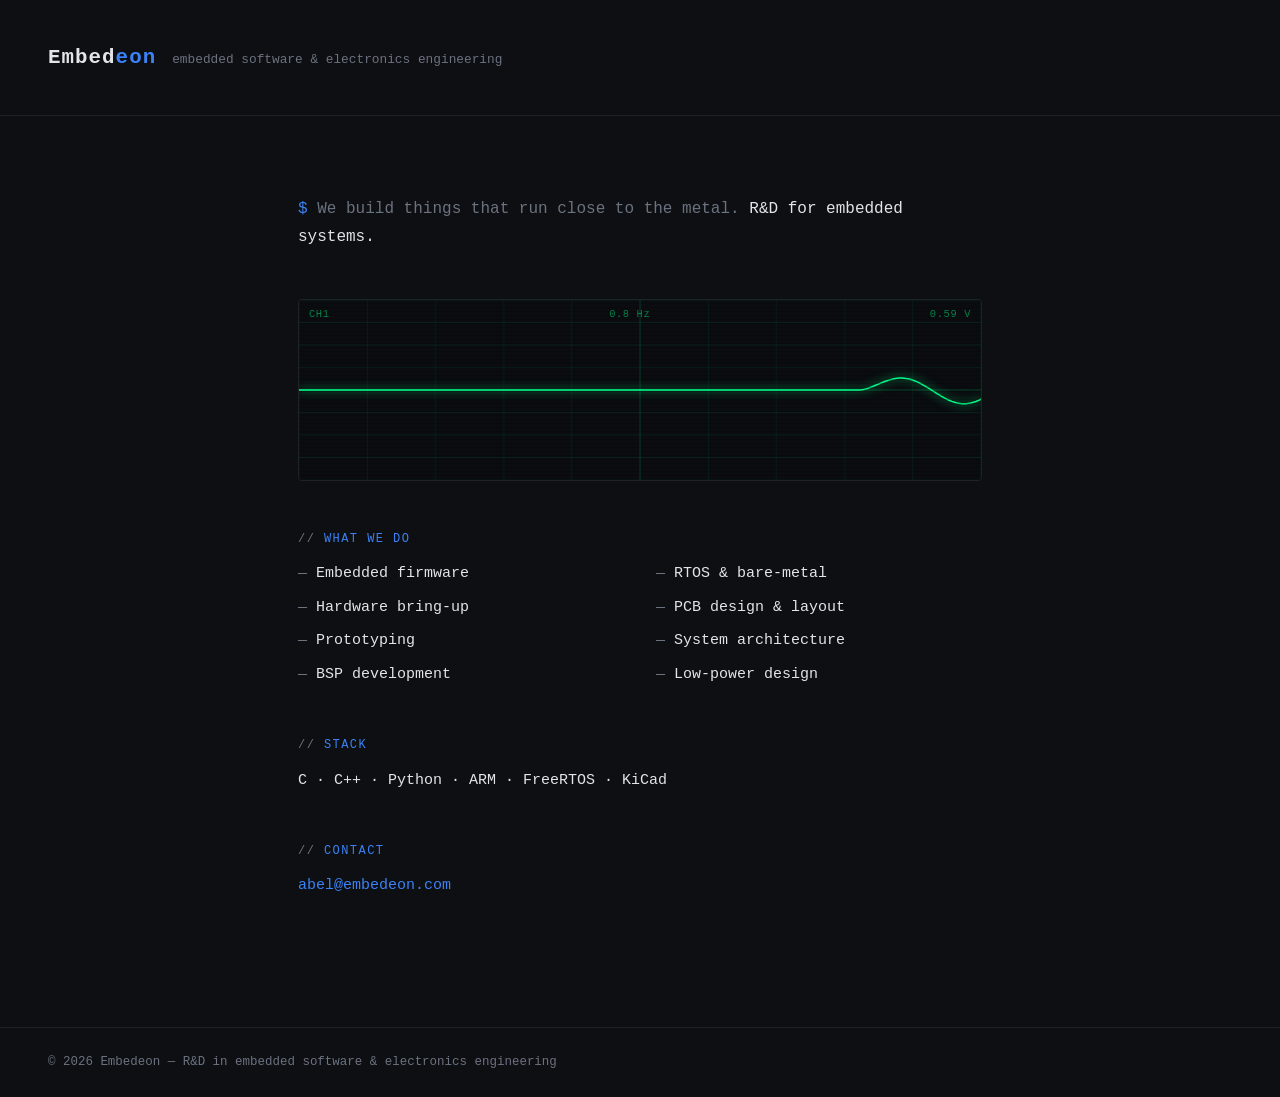
==== index.html @ 42986124 "Add interactive oscilloscope" ====
<!DOCTYPE html>
<html lang="en">
<head>
  <meta charset="UTF-8" />
  <meta name="viewport" content="width=device-width, initial-scale=1.0" />
  <title>Embedeon</title>
  <link rel="icon" href="data:image/svg+xml,<svg xmlns='http://www.w3.org/2000/svg' viewBox='0 0 32 32'><rect x='9' y='9' width='14' height='14' rx='2' fill='%233b82f6'/><rect x='12' y='12' width='8' height='8' rx='1' fill='%230d0f12'/><line x1='6' y1='13' x2='9' y2='13' stroke='%233b82f6' stroke-width='1.5'/><line x1='6' y1='16' x2='9' y2='16' stroke='%233b82f6' stroke-width='1.5'/><line x1='6' y1='19' x2='9' y2='19' stroke='%233b82f6' stroke-width='1.5'/><line x1='23' y1='13' x2='26' y2='13' stroke='%233b82f6' stroke-width='1.5'/><line x1='23' y1='16' x2='26' y2='16' stroke='%233b82f6' stroke-width='1.5'/><line x1='23' y1='19' x2='26' y2='19' stroke='%233b82f6' stroke-width='1.5'/><line x1='13' y1='6' x2='13' y2='9' stroke='%233b82f6' stroke-width='1.5'/><line x1='16' y1='6' x2='16' y2='9' stroke='%233b82f6' stroke-width='1.5'/><line x1='19' y1='6' x2='19' y2='9' stroke='%233b82f6' stroke-width='1.5'/><line x1='13' y1='23' x2='13' y2='26' stroke='%233b82f6' stroke-width='1.5'/><line x1='16' y1='23' x2='16' y2='26' stroke='%233b82f6' stroke-width='1.5'/><line x1='19' y1='23' x2='19' y2='26' stroke='%233b82f6' stroke-width='1.5'/></svg>" />
  <style>
    *, *::before, *::after { box-sizing: border-box; margin: 0; padding: 0; }

    :root {
      --bg: #0d0f12;
      --surface: #13161b;
      --border: #1e2229;
      --text: #e2e4e9;
      --muted: #6b7280;
      --accent: #3b82f6;
    }

    body {
      background: var(--bg);
      color: var(--text);
      font-family: 'SF Mono', 'Fira Code', 'Cascadia Code', monospace;
      font-size: 15px;
      line-height: 1.7;
      min-height: 100vh;
      display: flex;
      flex-direction: column;
    }

    header {
      padding: 2.5rem 3rem;
      border-bottom: 1px solid var(--border);
      display: flex;
      align-items: baseline;
      gap: 1rem;
    }

    .logo {
      font-size: 1.3rem;
      font-weight: 700;
      letter-spacing: 0.05em;
      color: var(--text);
    }

    .logo span {
      color: var(--accent);
    }

    .tagline {
      color: var(--muted);
      font-size: 0.8rem;
    }

    main {
      flex: 1;
      max-width: 780px;
      margin: 0 auto;
      padding: 5rem 3rem;
      width: 100%;
    }

    .prompt {
      color: var(--accent);
      user-select: none;
    }

    h1 {
      font-size: 1rem;
      font-weight: 400;
      color: var(--muted);
      margin-bottom: 3rem;
    }

    h1 em {
      color: var(--text);
      font-style: normal;
    }

    .block {
      margin-bottom: 3rem;
    }

    .block-label {
      color: var(--accent);
      font-size: 0.75rem;
      letter-spacing: 0.12em;
      text-transform: uppercase;
      margin-bottom: 0.75rem;
    }

    .block-label::before { content: '// '; color: var(--muted); }

    .services {
      list-style: none;
      display: grid;
      grid-template-columns: 1fr 1fr;
      gap: 0.5rem 2rem;
    }

    .services li::before {
      content: '— ';
      color: var(--muted);
    }

    .contact a {
      color: var(--accent);
      text-decoration: none;
    }

    .contact a:hover {
      text-decoration: underline;
    }

    footer {
      padding: 1.5rem 3rem;
      border-top: 1px solid var(--border);
      color: var(--muted);
      font-size: 0.78rem;
    }

    .scope-wrap {
      position: relative;
      margin-bottom: 3rem;
      border: 1px solid var(--border);
      border-radius: 4px;
      overflow: hidden;
      background: #0a0c0f;
    }

    .scope-wrap canvas {
      display: block;
      width: 100%;
      height: 180px;
    }

    /* CRT scanline overlay */
    .scope-wrap::after {
      content: '';
      position: absolute;
      inset: 0;
      background: repeating-linear-gradient(
        to bottom,
        transparent 0px,
        transparent 3px,
        rgba(0,0,0,0.18) 3px,
        rgba(0,0,0,0.18) 4px
      );
      pointer-events: none;
    }

    .scope-labels {
      position: absolute;
      top: 6px;
      left: 10px;
      right: 10px;
      display: flex;
      justify-content: space-between;
      font-size: 0.65rem;
      color: rgba(0,255,136,0.5);
      pointer-events: none;
      letter-spacing: 0.06em;
    }

    @media (max-width: 600px) {
      header, main, footer { padding-left: 1.5rem; padding-right: 1.5rem; }
      .services { grid-template-columns: 1fr; }
    }
  </style>
</head>
<body>

  <header>
    <div class="logo">Embed<span>eon</span></div>
    <div class="tagline">embedded software &amp; electronics engineering</div>
  </header>

  <main>
    <h1><span class="prompt">$ </span>We build things that run close to the metal. <em>R&amp;D for embedded systems.</em></h1>

    <div class="scope-wrap">
      <canvas id="scope"></canvas>
      <div class="scope-labels">
        <span>CH1</span>
        <span id="scope-freq">0.5 Hz</span>
        <span id="scope-amp">0.00 V</span>
      </div>
    </div>

    <div class="block">
      <div class="block-label">What we do</div>
      <ul class="services">
        <li>Embedded firmware</li>
        <li>RTOS &amp; bare-metal</li>
        <li>Hardware bring-up</li>
        <li>PCB design &amp; layout</li>
        <li>Prototyping</li>
        <li>System architecture</li>
        <li>BSP development</li>
        <li>Low-power design</li>
      </ul>
    </div>

    <div class="block">
      <div class="block-label">Stack</div>
      C · C++ · Python · ARM · FreeRTOS · KiCad
    </div>

    <div class="block contact">
      <div class="block-label">Contact</div>
      <a href="mailto:abel@embedeon.com">abel@embedeon.com</a>
    </div>
  </main>

  <footer>
    &copy; 2026 Embedeon &mdash; R&amp;D in embedded software &amp; electronics engineering
  </footer>

<script>
  const canvas = document.getElementById('scope');
  const ctx = canvas.getContext('2d');

  // Mouse tracking
  let mouseX = 0, mouseY = 0, prevMouseX = 0, prevMouseY = 0;
  let hasMouseMoved = false;
  window.addEventListener('mousemove', e => {
    prevMouseX = mouseX; prevMouseY = mouseY;
    mouseX = e.clientX; mouseY = e.clientY;
    hasMouseMoved = true;
  });

  // Signal state
  let targetAmp = 0, targetFreq = 0.5;
  let amp = 0, freq = 0.5;
  let phase = 0;
  const BUFFER = 400;
  const samples = new Float32Array(BUFFER);
  let demoPhase = 0;

  function lerp(a, b, t) { return a + (b - a) * t; }

  function resize() {
    const rect = canvas.parentElement.getBoundingClientRect();
    canvas.width = rect.width * devicePixelRatio;
    canvas.height = 180 * devicePixelRatio;
  }
  resize();
  window.addEventListener('resize', resize);

  function drawGrid(w, h) {
    ctx.strokeStyle = 'rgba(0,255,136,0.08)';
    ctx.lineWidth = 1;
    const cols = 10, rows = 8;
    for (let i = 0; i <= cols; i++) {
      ctx.beginPath();
      ctx.moveTo(i * w / cols, 0);
      ctx.lineTo(i * w / cols, h);
      ctx.stroke();
    }
    for (let i = 0; i <= rows; i++) {
      ctx.beginPath();
      ctx.moveTo(0, i * h / rows);
      ctx.lineTo(w, i * h / rows);
      ctx.stroke();
    }
    // Center lines slightly brighter
    ctx.strokeStyle = 'rgba(0,255,136,0.15)';
    ctx.beginPath(); ctx.moveTo(0, h / 2); ctx.lineTo(w, h / 2); ctx.stroke();
    ctx.beginPath(); ctx.moveTo(w / 2, 0); ctx.lineTo(w / 2, h); ctx.stroke();
  }

  function frame() {
    const w = canvas.width, h = canvas.height;
    ctx.clearRect(0, 0, w, h);

    // Background
    ctx.fillStyle = '#0a0c0f';
    ctx.fillRect(0, 0, w, h);

    drawGrid(w, h);

    if (hasMouseMoved) {
      const dx = mouseX - prevMouseX;
      const dy = mouseY - prevMouseY;
      const speed = Math.min(Math.sqrt(dx * dx + dy * dy), 40) / 40;
      const absDx = Math.abs(dx), absDy = Math.abs(dy);
      const verticality = absDy / (absDx + absDy + 0.001);

      targetAmp = speed;
      targetFreq = lerp(0.5, 10, verticality);
    } else {
      // Demo: gentle sine when no mouse
      targetAmp = 0.18;
      targetFreq = 0.8;
    }

    // Smooth toward targets
    amp = lerp(amp, targetAmp, 0.08);
    freq = lerp(freq, targetFreq, 0.06);

    // Advance phase and push new sample
    phase += (freq / 60) * Math.PI * 2;
    const newSample = amp * Math.sin(phase);

    // Shift buffer left, add new sample
    samples.copyWithin(0, 1);
    samples[BUFFER - 1] = newSample;

    // Draw waveform
    ctx.beginPath();
    ctx.strokeStyle = '#00ff88';
    ctx.lineWidth = 1.5 * devicePixelRatio;
    ctx.shadowBlur = 10 * devicePixelRatio;
    ctx.shadowColor = '#00ff88';

    const cy = h / 2;
    const yscale = (h / 2) * 0.85;

    for (let i = 0; i < BUFFER; i++) {
      const x = (i / (BUFFER - 1)) * w;
      const y = cy - samples[i] * yscale;
      i === 0 ? ctx.moveTo(x, y) : ctx.lineTo(x, y);
    }
    ctx.stroke();
    ctx.shadowBlur = 0;

    // Update labels
    document.getElementById('scope-freq').textContent = freq.toFixed(1) + ' Hz';
    document.getElementById('scope-amp').textContent = (amp * 3.3).toFixed(2) + ' V';

    requestAnimationFrame(frame);
  }

  frame();
</script>
</body>
</html>
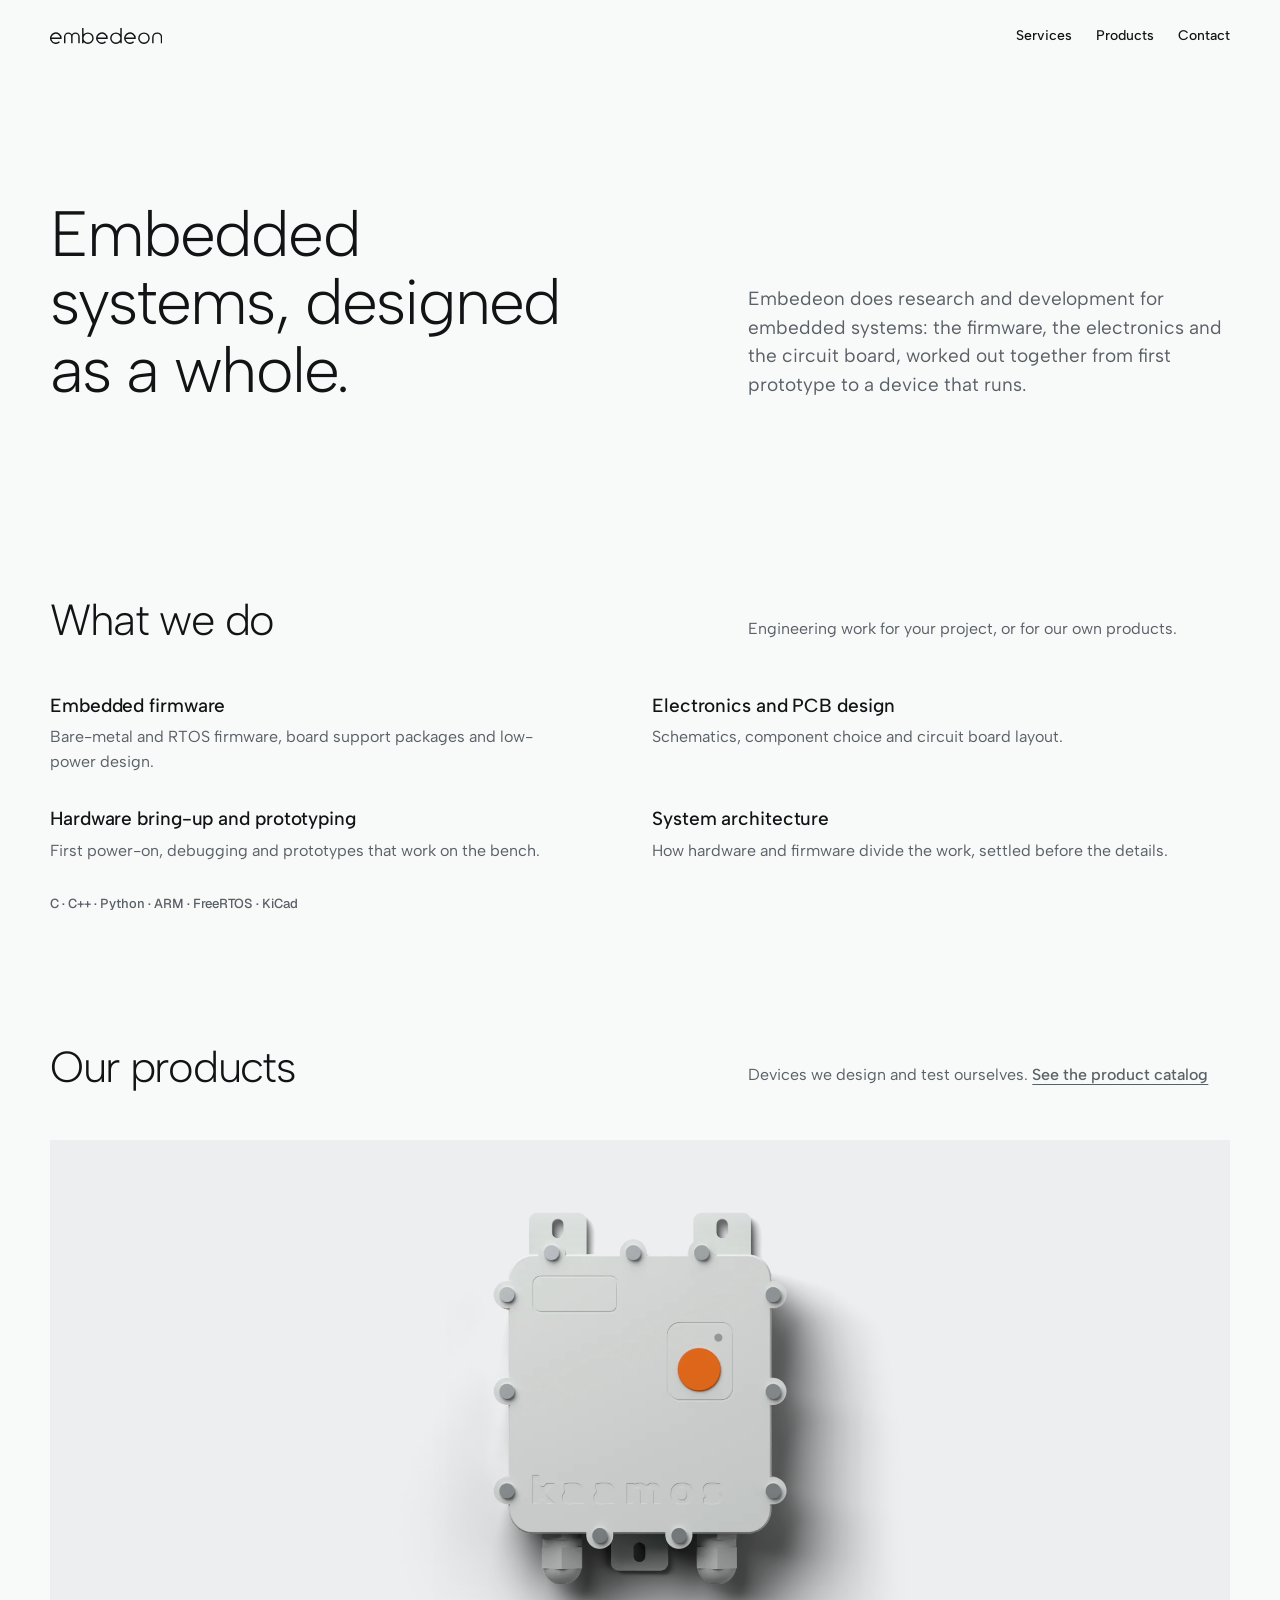
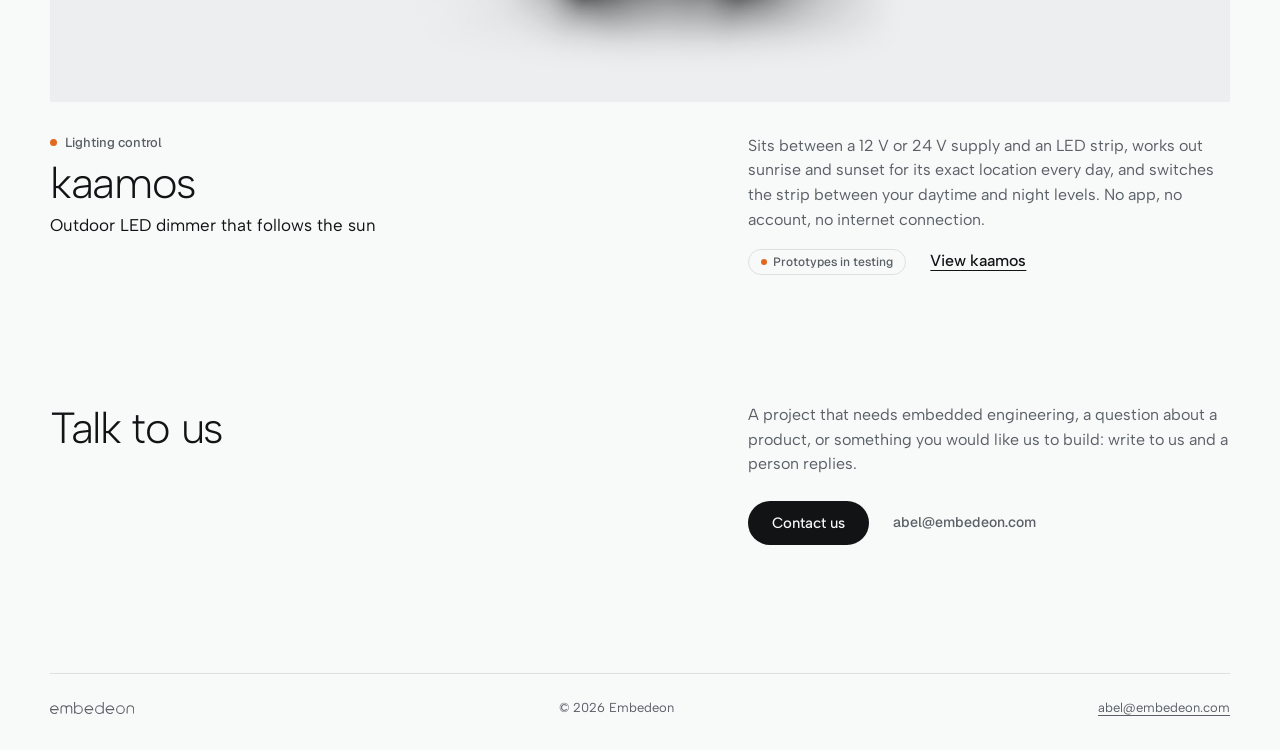
==== commit b4f1bed0: "Company page in the Valo brand look; remove oscilloscope, link product catalog Assisted-by: Claude:c" ====
--- a/index.html
+++ b/index.html
@@ -1,337 +1,72 @@
-<!DOCTYPE html>
+<!doctype html>
 <html lang="en">
 <head>
-  <meta charset="UTF-8" />
-  <meta name="viewport" content="width=device-width, initial-scale=1.0" />
-  <title>Embedeon</title>
-  <link rel="icon" href="data:image/svg+xml,<svg xmlns='http://www.w3.org/2000/svg' viewBox='0 0 32 32'><rect x='9' y='9' width='14' height='14' rx='2' fill='%233b82f6'/><rect x='12' y='12' width='8' height='8' rx='1' fill='%230d0f12'/><line x1='6' y1='13' x2='9' y2='13' stroke='%233b82f6' stroke-width='1.5'/><line x1='6' y1='16' x2='9' y2='16' stroke='%233b82f6' stroke-width='1.5'/><line x1='6' y1='19' x2='9' y2='19' stroke='%233b82f6' stroke-width='1.5'/><line x1='23' y1='13' x2='26' y2='13' stroke='%233b82f6' stroke-width='1.5'/><line x1='23' y1='16' x2='26' y2='16' stroke='%233b82f6' stroke-width='1.5'/><line x1='23' y1='19' x2='26' y2='19' stroke='%233b82f6' stroke-width='1.5'/><line x1='13' y1='6' x2='13' y2='9' stroke='%233b82f6' stroke-width='1.5'/><line x1='16' y1='6' x2='16' y2='9' stroke='%233b82f6' stroke-width='1.5'/><line x1='19' y1='6' x2='19' y2='9' stroke='%233b82f6' stroke-width='1.5'/><line x1='13' y1='23' x2='13' y2='26' stroke='%233b82f6' stroke-width='1.5'/><line x1='16' y1='23' x2='16' y2='26' stroke='%233b82f6' stroke-width='1.5'/><line x1='19' y1='23' x2='19' y2='26' stroke='%233b82f6' stroke-width='1.5'/></svg>" />
-  <style>
-    *, *::before, *::after { box-sizing: border-box; margin: 0; padding: 0; }
-
-    :root {
-      --bg: #0d0f12;
-      --surface: #13161b;
-      --border: #1e2229;
-      --text: #e2e4e9;
-      --muted: #6b7280;
-      --accent: #3b82f6;
-    }
-
-    body {
-      background: var(--bg);
-      color: var(--text);
-      font-family: 'SF Mono', 'Fira Code', 'Cascadia Code', monospace;
-      font-size: 15px;
-      line-height: 1.7;
-      min-height: 100vh;
-      display: flex;
-      flex-direction: column;
-    }
-
-    header {
-      padding: 2.5rem 3rem;
-      border-bottom: 1px solid var(--border);
-      display: flex;
-      align-items: baseline;
-      gap: 1rem;
-    }
-
-    .logo {
-      font-size: 1.3rem;
-      font-weight: 700;
-      letter-spacing: 0.05em;
-      color: var(--text);
-    }
-
-    .logo span {
-      color: var(--accent);
-    }
-
-    .tagline {
-      color: var(--muted);
-      font-size: 0.8rem;
-    }
-
-    main {
-      flex: 1;
-      max-width: 780px;
-      margin: 0 auto;
-      padding: 5rem 3rem;
-      width: 100%;
-    }
-
-    .prompt {
-      color: var(--accent);
-      user-select: none;
-    }
-
-    h1 {
-      font-size: 1rem;
-      font-weight: 400;
-      color: var(--muted);
-      margin-bottom: 3rem;
-    }
-
-    h1 em {
-      color: var(--text);
-      font-style: normal;
-    }
-
-    .block {
-      margin-bottom: 3rem;
-    }
-
-    .block-label {
-      color: var(--accent);
-      font-size: 0.75rem;
-      letter-spacing: 0.12em;
-      text-transform: uppercase;
-      margin-bottom: 0.75rem;
-    }
-
-    .block-label::before { content: '// '; color: var(--muted); }
-
-    .services {
-      list-style: none;
-      display: grid;
-      grid-template-columns: 1fr 1fr;
-      gap: 0.5rem 2rem;
-    }
-
-    .services li::before {
-      content: '— ';
-      color: var(--muted);
-    }
-
-    .contact a {
-      color: var(--accent);
-      text-decoration: none;
-    }
-
-    .contact a:hover {
-      text-decoration: underline;
-    }
-
-    footer {
-      padding: 1.5rem 3rem;
-      border-top: 1px solid var(--border);
-      color: var(--muted);
-      font-size: 0.78rem;
-    }
-
-    .scope-wrap {
-      position: relative;
-      margin-bottom: 3rem;
-      border: 1px solid var(--border);
-      border-radius: 4px;
-      overflow: hidden;
-      background: #0a0c0f;
-    }
-
-    .scope-wrap canvas {
-      display: block;
-      width: 100%;
-      height: 180px;
-    }
-
-    /* CRT scanline overlay */
-    .scope-wrap::after {
-      content: '';
-      position: absolute;
-      inset: 0;
-      background: repeating-linear-gradient(
-        to bottom,
-        transparent 0px,
-        transparent 3px,
-        rgba(0,0,0,0.18) 3px,
-        rgba(0,0,0,0.18) 4px
-      );
-      pointer-events: none;
-    }
-
-    .scope-labels {
-      position: absolute;
-      top: 6px;
-      left: 10px;
-      right: 10px;
-      display: flex;
-      justify-content: space-between;
-      font-size: 0.65rem;
-      color: rgba(0,255,136,0.5);
-      pointer-events: none;
-      letter-spacing: 0.06em;
-    }
-
-    @media (max-width: 600px) {
-      header, main, footer { padding-left: 1.5rem; padding-right: 1.5rem; }
-      .services { grid-template-columns: 1fr; }
-    }
-  </style>
+<meta charset="utf-8">
+<meta name="viewport" content="width=device-width, initial-scale=1, viewport-fit=cover">
+<title>Embedeon</title>
+<meta name="description" content="Embedeon does research and development for embedded systems: firmware, electronics and circuit boards, and its own products.">
+<meta name="color-scheme" content="light dark">
+<meta name="theme-color" content="#f8f9f9" media="(prefers-color-scheme: light)">
+<meta name="theme-color" content="#0e1012" media="(prefers-color-scheme: dark)">
+<link rel="icon" href="favicon.svg" type="image/svg+xml">
+<link rel="preconnect" href="https://fonts.googleapis.com">
+<link rel="preconnect" href="https://fonts.gstatic.com" crossorigin>
+<link rel="stylesheet" href="https://fonts.googleapis.com/css2?family=Albert+Sans:wght@300..700&family=Geist:wght@400..600&display=swap">
+<link rel="stylesheet" href="assets/tokens.css">
+<link rel="stylesheet" href="assets/components.css">
+<style>
+.intro { padding-block: var(--s8) var(--s7); }
+.intro h1 { max-width: 14ch; }
+.stack { margin-top: var(--s6); }
+.p-kaamos { --product:#e0691f; --product-text:#a3480b; }
+@media (prefers-color-scheme: dark) { :root:not([data-theme="light"]) .p-kaamos { --product:#f07a32; --product-text:#f39a5e; } }
+:root[data-theme="dark"] .p-kaamos { --product:#f07a32; --product-text:#f39a5e; }
+@media (min-width: 900px) { .intro { padding-block: var(--s10) var(--s8); } }
+</style>
+<meta property="og:title" content="Embedeon">
+<meta property="og:description" content="Research and development for embedded systems: firmware, electronics and circuit boards.">
+<meta property="og:image" content="https://products.embedeon.com/kaamos/img/og.jpg">
 </head>
 <body>
+<a class="skip-link" href="#main">Skip to content</a>
+<header class="site-header"><div class="wrap site-header-in"><a class="brand" href="./" aria-label="Embedeon, home"><svg viewBox="-1.4 0 220.3 31.4" class="wm" aria-hidden="true" focusable="false"><path fill="currentColor" d="M0 18.6H20V21.4H0ZM18.061 28.061A11.4 11.4 0 1 1 21.4 20L18.6 20A8.6 8.6 0 1 0 16.081 26.081ZM20 20H21.4V21.4H20ZM26.1 17H28.9V30H26.1ZM40.1 17H42.9V30H40.1ZM54.1 17H56.9V30H54.1ZM26.1 17A8.4 8.4 0 0 1 42.9 17L40.1 17A5.6 5.6 0 0 0 28.9 17ZM40.1 17A8.4 8.4 0 0 1 56.9 17L54.1 17A5.6 5.6 0 0 0 42.9 17ZM61.6 0H64.4V30H61.6ZM61.6 20A11.4 11.4 0 1 1 84.4 20A11.4 11.4 0 1 1 61.6 20ZM64.4 20A8.6 8.6 0 1 0 81.6 20A8.6 8.6 0 1 0 64.4 20ZM90.5 18.6H110.5V21.4H90.5ZM108.561 28.061A11.4 11.4 0 1 1 111.9 20L109.1 20A8.6 8.6 0 1 0 106.581 26.081ZM110.5 20H111.9V21.4H110.5ZM136.6 0H139.4V30H136.6ZM116.6 20A11.4 11.4 0 1 1 139.4 20A11.4 11.4 0 1 1 116.6 20ZM119.4 20A8.6 8.6 0 1 0 136.6 20A8.6 8.6 0 1 0 119.4 20ZM145.5 18.6H165.5V21.4H145.5ZM163.561 28.061A11.4 11.4 0 1 1 166.9 20L164.1 20A8.6 8.6 0 1 0 161.581 26.081ZM165.5 20H166.9V21.4H165.5ZM171.6 20A11.4 11.4 0 1 1 194.4 20A11.4 11.4 0 1 1 171.6 20ZM174.4 20A8.6 8.6 0 1 0 191.6 20A8.6 8.6 0 1 0 174.4 20ZM199.1 18.5H201.9V30H199.1ZM216.1 18.5H218.9V30H216.1ZM199.1 18.5A9.9 9.9 0 0 1 218.9 18.5L216.1 18.5A7.1 7.1 0 0 0 201.9 18.5Z"/></svg></a><nav class="site-nav" aria-label="Site"><a href="#services">Services</a><a href="https://products.embedeon.com/">Products</a><a href="#contact">Contact</a></nav></div></header>
+<main id="main">
+<section class="wrap intro split" aria-labelledby="intro-h">
+  <h1 id="intro-h">Embedded systems, designed as a whole.</h1>
+  <div><p class="lede muted">Embedeon does research and development for embedded systems: the firmware, the electronics and the circuit board, worked out together from first prototype to a device that runs.</p></div>
+</section>
 
-  <header>
-    <div class="logo">Embed<span>eon</span></div>
-    <div class="tagline">embedded software &amp; electronics engineering</div>
-  </header>
+<section class="wrap section" id="services" aria-labelledby="services-h">
+  <div class="section-head"><h2 id="services-h">What we do</h2><p>Engineering work for your project, or for our own products.</p></div>
+  <div class="features">
+    <div class="feature"><h3>Embedded firmware</h3><p>Bare-metal and RTOS firmware, board support packages and low-power design.</p></div>
+    <div class="feature"><h3>Electronics and PCB design</h3><p>Schematics, component choice and circuit board layout.</p></div>
+    <div class="feature"><h3>Hardware bring-up and prototyping</h3><p>First power-on, debugging and prototypes that work on the bench.</p></div>
+    <div class="feature"><h3>System architecture</h3><p>How hardware and firmware divide the work, settled before the details.</p></div>
+  </div>
+  <p class="util stack">C · C++ · Python · ARM · FreeRTOS · KiCad</p>
+</section>
 
-  <main>
-    <h1><span class="prompt">$ </span>We build things that run close to the metal. <em>R&amp;D for embedded systems.</em></h1>
+<section class="wrap section" id="products" aria-labelledby="products-h">
+  <div class="section-head"><h2 id="products-h">Our products</h2><p>Devices we design and test ourselves. <a class="link" href="https://products.embedeon.com/">See the product catalog</a></p></div>
+  <div class="products single">
+  <article class="product-item p-kaamos" aria-labelledby="kaamos-name">
+    <a class="stage stage-wide" href="https://products.embedeon.com/kaamos/" tabindex="-1" aria-hidden="true"><img src="img/kaamos-front.webp" alt="" loading="lazy"></a>
+    <div class="product-item-body">
+      <div><p class="util"><span class="dot"></span>Lighting control</p><h3 class="product-name" id="kaamos-name">kaamos</h3><p class="product-tag">Outdoor LED dimmer that follows the sun</p></div>
+      <div><p class="product-sum">Sits between a 12 V or 24 V supply and an LED strip, works out sunrise and sunset for its exact location every day, and switches the strip between your daytime and night levels. No app, no account, no internet connection.</p>
+        <p class="product-meta"><span class="status"><span class="dot"></span>Prototypes in testing</span><a class="link" href="https://products.embedeon.com/kaamos/">View kaamos</a></p></div>
+    </div>
+  </article>
+  </div>
+</section>
 
-    <div class="scope-wrap">
-      <canvas id="scope"></canvas>
-      <div class="scope-labels">
-        <span>CH1</span>
-        <span id="scope-freq">0.5 Hz</span>
-        <span id="scope-amp">0.00 V</span>
-      </div>
-    </div>
-
-    <div class="block">
-      <div class="block-label">What we do</div>
-      <ul class="services">
-        <li>Embedded firmware</li>
-        <li>RTOS &amp; bare-metal</li>
-        <li>Hardware bring-up</li>
-        <li>PCB design &amp; layout</li>
-        <li>Prototyping</li>
-        <li>System architecture</li>
-        <li>BSP development</li>
-        <li>Low-power design</li>
-      </ul>
-    </div>
-
-    <div class="block">
-      <div class="block-label">Stack</div>
-      C · C++ · Python · ARM · FreeRTOS · KiCad
-    </div>
-
-    <div class="block contact">
-      <div class="block-label">Contact</div>
-      <a href="mailto:abel@embedeon.com">abel@embedeon.com</a>
-    </div>
-  </main>
-
-  <footer>
-    &copy; 2026 Embedeon &mdash; R&amp;D in embedded software &amp; electronics engineering
-  </footer>
-
-<script>
-  const canvas = document.getElementById('scope');
-  const ctx = canvas.getContext('2d');
-
-  // Mouse tracking
-  let mouseX = 0, mouseY = 0, prevMouseX = 0, prevMouseY = 0;
-  let hasMouseMoved = false;
-  window.addEventListener('mousemove', e => {
-    prevMouseX = mouseX; prevMouseY = mouseY;
-    mouseX = e.clientX; mouseY = e.clientY;
-    hasMouseMoved = true;
-  });
-
-  // Signal state
-  let targetAmp = 0, targetFreq = 0.5;
-  let amp = 0, freq = 0.5;
-  let phase = 0;
-  const BUFFER = 400;
-  const samples = new Float32Array(BUFFER);
-  let demoPhase = 0;
-
-  function lerp(a, b, t) { return a + (b - a) * t; }
-
-  function resize() {
-    const rect = canvas.parentElement.getBoundingClientRect();
-    canvas.width = rect.width * devicePixelRatio;
-    canvas.height = 180 * devicePixelRatio;
-  }
-  resize();
-  window.addEventListener('resize', resize);
-
-  function drawGrid(w, h) {
-    ctx.strokeStyle = 'rgba(0,255,136,0.08)';
-    ctx.lineWidth = 1;
-    const cols = 10, rows = 8;
-    for (let i = 0; i <= cols; i++) {
-      ctx.beginPath();
-      ctx.moveTo(i * w / cols, 0);
-      ctx.lineTo(i * w / cols, h);
-      ctx.stroke();
-    }
-    for (let i = 0; i <= rows; i++) {
-      ctx.beginPath();
-      ctx.moveTo(0, i * h / rows);
-      ctx.lineTo(w, i * h / rows);
-      ctx.stroke();
-    }
-    // Center lines slightly brighter
-    ctx.strokeStyle = 'rgba(0,255,136,0.15)';
-    ctx.beginPath(); ctx.moveTo(0, h / 2); ctx.lineTo(w, h / 2); ctx.stroke();
-    ctx.beginPath(); ctx.moveTo(w / 2, 0); ctx.lineTo(w / 2, h); ctx.stroke();
-  }
-
-  function frame() {
-    const w = canvas.width, h = canvas.height;
-    ctx.clearRect(0, 0, w, h);
-
-    // Background
-    ctx.fillStyle = '#0a0c0f';
-    ctx.fillRect(0, 0, w, h);
-
-    drawGrid(w, h);
-
-    if (hasMouseMoved) {
-      const dx = mouseX - prevMouseX;
-      const dy = mouseY - prevMouseY;
-      const speed = Math.min(Math.sqrt(dx * dx + dy * dy), 40) / 40;
-      const absDx = Math.abs(dx), absDy = Math.abs(dy);
-      const verticality = absDy / (absDx + absDy + 0.001);
-
-      targetAmp = speed;
-      targetFreq = lerp(0.5, 10, verticality);
-    } else {
-      // Demo: gentle sine when no mouse
-      targetAmp = 0.18;
-      targetFreq = 0.8;
-    }
-
-    // Smooth toward targets
-    amp = lerp(amp, targetAmp, 0.08);
-    freq = lerp(freq, targetFreq, 0.06);
-
-    // Advance phase and push new sample
-    phase += (freq / 60) * Math.PI * 2;
-    const newSample = amp * Math.sin(phase);
-
-    // Shift buffer left, add new sample
-    samples.copyWithin(0, 1);
-    samples[BUFFER - 1] = newSample;
-
-    // Draw waveform
-    ctx.beginPath();
-    ctx.strokeStyle = '#00ff88';
-    ctx.lineWidth = 1.5 * devicePixelRatio;
-    ctx.shadowBlur = 10 * devicePixelRatio;
-    ctx.shadowColor = '#00ff88';
-
-    const cy = h / 2;
-    const yscale = (h / 2) * 0.85;
-
-    for (let i = 0; i < BUFFER; i++) {
-      const x = (i / (BUFFER - 1)) * w;
-      const y = cy - samples[i] * yscale;
-      i === 0 ? ctx.moveTo(x, y) : ctx.lineTo(x, y);
-    }
-    ctx.stroke();
-    ctx.shadowBlur = 0;
-
-    // Update labels
-    document.getElementById('scope-freq').textContent = freq.toFixed(1) + ' Hz';
-    document.getElementById('scope-amp').textContent = (amp * 3.3).toFixed(2) + ' V';
-
-    requestAnimationFrame(frame);
-  }
-
-  frame();
-</script>
+<section class="wrap section contact" id="contact" aria-labelledby="contact-h">
+  <h2 id="contact-h">Talk to us</h2>
+  <div class="contact-body"><p>A project that needs embedded engineering, a question about a product, or something you would like us to build: write to us and a person replies.</p>
+  <p class="actions"><a class="btn" href="mailto:abel@embedeon.com">Contact us</a><span class="mail">abel@embedeon.com</span></p></div>
+</section>
+</main>
+<footer class="site-footer"><div class="wrap"><div class="site-footer-in"><span><svg viewBox="-1.4 0 220.3 31.4" class="wm" aria-hidden="true" focusable="false"><path fill="currentColor" d="M0 18.6H20V21.4H0ZM18.061 28.061A11.4 11.4 0 1 1 21.4 20L18.6 20A8.6 8.6 0 1 0 16.081 26.081ZM20 20H21.4V21.4H20ZM26.1 17H28.9V30H26.1ZM40.1 17H42.9V30H40.1ZM54.1 17H56.9V30H54.1ZM26.1 17A8.4 8.4 0 0 1 42.9 17L40.1 17A5.6 5.6 0 0 0 28.9 17ZM40.1 17A8.4 8.4 0 0 1 56.9 17L54.1 17A5.6 5.6 0 0 0 42.9 17ZM61.6 0H64.4V30H61.6ZM61.6 20A11.4 11.4 0 1 1 84.4 20A11.4 11.4 0 1 1 61.6 20ZM64.4 20A8.6 8.6 0 1 0 81.6 20A8.6 8.6 0 1 0 64.4 20ZM90.5 18.6H110.5V21.4H90.5ZM108.561 28.061A11.4 11.4 0 1 1 111.9 20L109.1 20A8.6 8.6 0 1 0 106.581 26.081ZM110.5 20H111.9V21.4H110.5ZM136.6 0H139.4V30H136.6ZM116.6 20A11.4 11.4 0 1 1 139.4 20A11.4 11.4 0 1 1 116.6 20ZM119.4 20A8.6 8.6 0 1 0 136.6 20A8.6 8.6 0 1 0 119.4 20ZM145.5 18.6H165.5V21.4H145.5ZM163.561 28.061A11.4 11.4 0 1 1 166.9 20L164.1 20A8.6 8.6 0 1 0 161.581 26.081ZM165.5 20H166.9V21.4H165.5ZM171.6 20A11.4 11.4 0 1 1 194.4 20A11.4 11.4 0 1 1 171.6 20ZM174.4 20A8.6 8.6 0 1 0 191.6 20A8.6 8.6 0 1 0 174.4 20ZM199.1 18.5H201.9V30H199.1ZM216.1 18.5H218.9V30H216.1ZM199.1 18.5A9.9 9.9 0 0 1 218.9 18.5L216.1 18.5A7.1 7.1 0 0 0 201.9 18.5Z"/></svg><span class="visually-hidden">Embedeon</span></span><span>&copy; 2026 Embedeon</span><a href="mailto:abel@embedeon.com">abel@embedeon.com</a></div></div></footer>
 </body>
 </html>
--- a/assets/tokens.css
+++ b/assets/tokens.css
@@ -0,0 +1,103 @@
+/* Embedeon brand tokens: direction "Valo" (chosen 2026-10-13).
+   Light is the default. Dark follows the system unless the page sets data-theme="light"; data-theme="dark" forces it.
+   Load order on every page: Google Fonts (Albert Sans + Geist), tokens.css, components.css, then page CSS.
+   Fonts: https://fonts.googleapis.com/css2?family=Albert+Sans:wght@300..700&family=Geist:wght@400..600&display=swap
+
+   Contrast (WCAG 2.x, light / dark), all text pairs pass AA 4.5:1:
+     ink on snow 17.7 / 17.1      ink on stage 16.0 / 15.5     stone on snow 6.1 / 7.9    stone on stage 5.5 / 7.2
+     snow on ink (button) 17.7 / 17.1                          product-text on snow 5.7 / 8.7 (kaamos values)
+   hairline is for dividers only, never for text. product (the raw accent) is for dots and marks, never for body text. */
+
+:root {
+  color-scheme: light;
+
+  /* palette */
+  --snow: #f8f9f9;        /* page ground */
+  --stage: #eceeef;       /* image stage, quiet panels */
+  --ink: #111315;         /* text, primary buttons */
+  --stone: #596066;       /* secondary text, captions, labels */
+  --hairline: #dde0e2;    /* dividers only */
+
+  /* product accent: neutral by default; a product page or card overrides both (see GUIDELINES.md) */
+  --product: #596066;       /* dot, small marks; non-text */
+  --product-text: #596066;  /* the accent when it has to be text: 4.5:1 on snow and stage */
+
+  /* roles (use these in components, not the palette names) */
+  --bg: var(--snow);
+  --surface: var(--stage);
+  --text: var(--ink);
+  --text-muted: var(--stone);
+  --line: var(--hairline);
+  --on-ink: var(--snow);    /* text on an ink button */
+  --focus: var(--ink);
+
+  /* type */
+  --font-sans: "Albert Sans", "Helvetica Neue", Arial, sans-serif;
+  --font-utility: Geist, "Segoe UI", Roboto, "Helvetica Neue", Arial, sans-serif;
+  --fs-display: clamp(36px, 2.2rem + 2.6vw, 64px);   /* h1 */
+  --fs-h2: clamp(30px, 1.6rem + 1.4vw, 44px);
+  --fs-h3: 22px;
+  --fs-name: 26px;          /* product name in lists */
+  --fs-figure: clamp(26px, 1.2rem + 1.2vw, 38px);    /* key numbers */
+  --fs-lede: clamp(17px, 1rem + .3vw, 19px);
+  --fs-body: 16px;
+  --fs-small: 15px;
+  --fs-utility: 13px;
+  --lh-tight: 1.06;
+  --lh-head: 1.15;
+  --lh-body: 1.55;
+  --track-display: -.03em;
+  --track-head: -.02em;
+  --w-light: 300;
+  --w-regular: 400;
+  --w-medium: 500;
+
+  /* space: 4 px base */
+  --s1: 4px; --s2: 8px; --s3: 12px; --s4: 16px; --s5: 24px; --s6: 32px; --s7: 48px; --s8: 64px; --s9: 96px; --s10: 128px;
+
+  /* layout */
+  --wrap: 1180px;            /* content width */
+  --margin: 24px;            /* page margin; 48 px from 720 px up */
+  --gutter: 24px;
+  --measure: 62ch;           /* longest line of running text */
+  --section-gap: var(--s9);  /* space between sections; sections are separated by space, not lines */
+  --header-h: 60px;
+
+  /* shape and motion */
+  --radius-pill: 999px;
+  --radius-small: 4px;       /* inputs, code; stages and panels stay square */
+  --dur: .18s;
+  --ease: cubic-bezier(.2, 0, 0, 1);
+}
+
+@media (min-width: 720px) {
+  :root { --margin: 48px; --section-gap: var(--s10); --header-h: 72px; }
+}
+
+@media (prefers-color-scheme: dark) {
+  :root:not([data-theme="light"]) {
+    color-scheme: dark;
+    --snow: #0e1012;
+    --stage: #181b1e;
+    --ink: #f1f3f4;
+    --stone: #a1a8ae;
+    --hairline: #2b2f33;
+    --product: #a1a8ae;
+    --product-text: #a1a8ae;
+  }
+}
+
+:root[data-theme="dark"] {
+  color-scheme: dark;
+  --snow: #0e1012;
+  --stage: #181b1e;
+  --ink: #f1f3f4;
+  --stone: #a1a8ae;
+  --hairline: #2b2f33;
+  --product: #a1a8ae;
+  --product-text: #a1a8ae;
+}
+
+@media (prefers-reduced-motion: reduce) {
+  :root { --dur: 0s; }
+}
--- a/assets/components.css
+++ b/assets/components.css
@@ -0,0 +1,204 @@
+/* Embedeon components, direction "Valo". Needs tokens.css first. Plain CSS, no build step.
+   Breakpoints: 720 px (page margin grows, tokens.css), 900 px (two-column layouts). Everything is one column below 900 px.
+   Contents: base · header · footer · buttons and links · labels, dots, status · stage · key figures · sections and splits ·
+   product list (catalog cards) · fact row · steps · features · spec list · contact block · guide page. */
+
+/* ---------- base ---------- */
+*, *::before, *::after { box-sizing: border-box; }
+html { -webkit-text-size-adjust: 100%; text-size-adjust: 100%; scroll-behavior: smooth; scroll-padding-top: calc(var(--header-h) + var(--s4)); }
+body { margin: 0; background: var(--bg); color: var(--text); font: var(--w-regular) var(--fs-body)/var(--lh-body) var(--font-sans);
+  font-kerning: normal; -webkit-font-smoothing: antialiased; }
+img, svg { display: block; max-width: 100%; }
+img { height: auto; }
+h1, h2, h3, h4 { margin: 0; font-family: var(--font-sans); text-wrap: balance; }
+h1 { font-size: var(--fs-display); font-weight: var(--w-light); line-height: var(--lh-tight); letter-spacing: var(--track-display); }
+h2 { font-size: var(--fs-h2); font-weight: var(--w-light); line-height: var(--lh-head); letter-spacing: var(--track-display); }
+h3 { font-size: var(--fs-h3); font-weight: var(--w-regular); line-height: 1.25; letter-spacing: -.01em; }
+h4 { font-size: var(--fs-body); font-weight: var(--w-medium); }
+p { margin: 0; max-width: var(--measure); text-wrap: pretty; }
+a { color: inherit; text-decoration-thickness: 1px; text-underline-offset: 4px; }
+:focus-visible { outline: 2px solid var(--focus); outline-offset: 3px; border-radius: 2px; }
+.wrap { width: 100%; max-width: calc(var(--wrap) + 2 * var(--margin)); margin-inline: auto; padding-inline: var(--margin); }
+.muted { color: var(--text-muted); }
+.visually-hidden { position: absolute !important; width: 1px; height: 1px; overflow: hidden; clip: rect(0 0 0 0); clip-path: inset(50%); white-space: nowrap; }
+.skip-link { position: absolute; left: var(--margin); top: -100px; z-index: 20; background: var(--ink); color: var(--on-ink); padding: var(--s2) var(--s4);
+  border-radius: var(--radius-pill); font-weight: var(--w-medium); text-decoration: none; }
+.skip-link:focus { top: var(--s3); }
+
+/* ---------- header ---------- */
+.site-header { background: var(--bg); }
+.site-header.is-sticky { position: sticky; top: 0; z-index: 10; background: color-mix(in srgb, var(--bg) 90%, transparent);
+  -webkit-backdrop-filter: saturate(1.4) blur(12px); backdrop-filter: saturate(1.4) blur(12px); box-shadow: 0 1px 0 var(--line); }
+.site-header-in { display: flex; align-items: center; justify-content: space-between; gap: var(--s4); min-height: var(--header-h); }
+.wm { height: 14px; width: auto; color: var(--text); }
+.wm path { fill: currentColor; }
+.brand { display: inline-flex; padding-block: var(--s2); text-decoration: none; }
+.crumb { display: flex; align-items: center; gap: var(--s3); min-width: 0; }
+.crumb-sep { width: 1px; height: 16px; background: var(--line); flex: none; }
+.crumb-page { font-weight: var(--w-medium); font-size: var(--fs-small); text-decoration: none; white-space: nowrap; }
+.site-nav { display: flex; align-items: center; gap: var(--s5); font-size: 14px; font-weight: var(--w-medium); }
+.site-nav a { text-decoration: none; padding-block: var(--s2); }
+.site-nav a:not(.btn):hover { text-decoration: underline; }
+.site-nav .wide { display: none; }
+@media (min-width: 720px) {
+  .wm { height: 16px; }
+  .site-nav .wide { display: inline; }
+}
+
+/* ---------- footer: <footer class="site-footer"><div class="wrap"><div class="site-footer-in">, so the rule spans the content only ---------- */
+.site-footer { margin-top: var(--section-gap); }
+.site-footer-in { display: flex; flex-wrap: wrap; align-items: center; justify-content: space-between; gap: var(--s3) var(--s5);
+  padding-block: var(--s5) calc(var(--s6) + env(safe-area-inset-bottom, 0px)); border-top: 1px solid var(--line);
+  font-size: var(--fs-utility); color: var(--text-muted); }
+.site-footer .wm { height: 12px; color: var(--text-muted); }
+.site-footer nav { display: flex; flex-wrap: wrap; gap: var(--s2) var(--s5); }
+.site-footer a { text-underline-offset: 3px; }
+.site-footer a:hover { color: var(--text); }
+
+/* ---------- buttons and links ---------- */
+/* one ink pill per view for the main action; every other action is a text link */
+.btn { display: inline-flex; align-items: center; justify-content: center; min-height: 44px; padding: 0 var(--s5); border: 0;
+  border-radius: var(--radius-pill); background: var(--ink); color: var(--on-ink); font: var(--w-medium) var(--fs-small)/1 var(--font-sans);
+  text-decoration: none; cursor: pointer; transition: opacity var(--dur) var(--ease); }
+.btn:hover { opacity: .86; }
+.btn-small { min-height: 32px; padding: 0 var(--s4); font-size: var(--fs-utility); }
+.link { font-weight: var(--w-medium); text-decoration-line: underline; }
+.link:hover { text-decoration-thickness: 2px; }
+.actions { display: flex; flex-wrap: wrap; align-items: center; gap: var(--s3) var(--s5); }
+
+/* ---------- labels, dots, status ---------- */
+.util { font: var(--w-medium) var(--fs-utility)/1.4 var(--font-utility); font-variant-numeric: tabular-nums; color: var(--text-muted); letter-spacing: 0; }
+.dot { display: inline-block; width: 7px; height: 7px; border-radius: 50%; background: var(--product); margin-right: var(--s2); vertical-align: 1px; flex: none; }
+.status { display: inline-flex; align-items: center; min-height: 26px; padding: 0 var(--s3); border: 1px solid var(--line); border-radius: var(--radius-pill);
+  font: var(--w-medium) 12px/1 var(--font-utility); color: var(--text-muted); white-space: nowrap; }
+.status .dot { width: 6px; height: 6px; margin-right: 6px; vertical-align: 0; }
+.mail { font: var(--w-medium) 14px/1.4 var(--font-utility); color: var(--text-muted); user-select: all; overflow-wrap: anywhere; }
+
+/* ---------- stage: one device, square corners, centred, nothing else on it ---------- */
+.stage { position: relative; display: block; margin: 0; background: var(--surface); aspect-ratio: 1 / 1; overflow: hidden; }
+.stage > img { position: absolute; left: 7%; top: 6%; width: 86%; height: 90%; object-fit: contain; }
+.stage-wide { aspect-ratio: 1 / 1; }
+.stage-tall { aspect-ratio: 4 / 3; }
+@media (min-width: 900px) {
+  .stage-wide { aspect-ratio: 2.1 / 1; }
+  .stage-tall { aspect-ratio: 4 / 5; }
+}
+a.stage > img { transition: transform .6s var(--ease); }
+a.stage:hover > img { transform: scale(1.015); }
+
+/* ---------- key figures: a quiet row of four ---------- */
+.figures { display: grid; grid-template-columns: 1fr 1fr; gap: var(--s5) var(--s4); margin: 0; }
+.figures dt { font: var(--w-medium) var(--fs-utility)/1.4 var(--font-utility); color: var(--text-muted); }
+.figures dd { margin: var(--s1) 0 0; }
+.figure-num { display: block; font-size: var(--fs-figure); font-weight: var(--w-light); line-height: 1.1; letter-spacing: var(--track-head);
+  font-variant-numeric: tabular-nums; }
+.figure-note { display: block; margin-top: 2px; font: var(--w-regular) var(--fs-utility)/1.4 var(--font-utility); color: var(--text-muted); }
+@media (min-width: 900px) { .figures { grid-template-columns: repeat(4, 1fr); gap: var(--gutter); } }
+
+/* ---------- sections and splits ---------- */
+.section { margin-top: var(--section-gap); }
+.section-head { display: grid; gap: var(--s4); margin-bottom: var(--s7); }
+.section-head p { color: var(--text-muted); }
+.split { display: grid; gap: var(--s5); }
+@media (min-width: 900px) {
+  .section-head, .split { grid-template-columns: 7fr 5fr; gap: var(--gutter); align-items: end; }
+  .split-top { align-items: start; }
+  .section-head p, .split > :last-child > p:last-child { margin-bottom: 4px; }
+}
+.lede { font-size: var(--fs-lede); line-height: 1.5; }
+
+/* ---------- product list (catalog) ---------- */
+.products { display: grid; gap: var(--s9) var(--gutter); }
+.product-item-body { display: grid; gap: var(--s4); padding-top: var(--s5); }
+.product-name { font-size: var(--fs-h2); font-weight: var(--w-light); letter-spacing: var(--track-display); line-height: 1.1; margin: var(--s2) 0 var(--s1); }
+.product-tag { font-size: 17px; }
+.product-sum { color: var(--text-muted); }
+.product-meta { display: flex; flex-wrap: wrap; align-items: center; gap: var(--s3) var(--s5); margin-top: var(--s4); }
+@media (min-width: 900px) {
+  .products { grid-template-columns: 1fr 1fr; }
+  .products.single { grid-template-columns: 1fr; }
+  .products.single .product-item-body { grid-template-columns: 7fr 5fr; gap: var(--gutter); padding-top: var(--s6); }
+  .products:not(.single) .stage { aspect-ratio: 1 / 1; }
+}
+
+/* ---------- fact row: three or four short facts over hairlines ---------- */
+.facts { display: grid; gap: 0; margin: 0; border-top: 1px solid var(--line); }
+.facts > div { display: grid; grid-template-columns: 9rem 1fr; gap: var(--s4); padding: var(--s4) 0; border-bottom: 1px solid var(--line); }
+.facts dt { font: var(--w-medium) var(--fs-utility)/1.6 var(--font-utility); color: var(--text-muted); }
+.facts dd { margin: 0; font-size: 17px; }
+@media (min-width: 900px) {
+  .facts { grid-template-columns: repeat(3, 1fr); gap: var(--gutter); border-top: 0; }
+  .facts > div { grid-template-columns: 1fr; gap: var(--s2); padding: var(--s4) 0 0; border-bottom: 0; border-top: 1px solid var(--line); }
+  .facts dd { font-size: var(--fs-h3); font-weight: var(--w-light); line-height: 1.25; letter-spacing: -.01em; }
+}
+@media (max-width: 420px) { .facts > div { grid-template-columns: 1fr; gap: var(--s1); } }
+
+/* ---------- steps: numbered by CSS, so the numbers are not page text ---------- */
+.steps { list-style: none; margin: 0; padding: 0; counter-reset: step; display: grid; gap: var(--s6); }
+.steps > li { counter-increment: step; display: grid; gap: var(--s2); align-content: start; padding-top: var(--s4); border-top: 1px solid var(--line); }
+.steps > li::before { content: "Step " counter(step); font: var(--w-medium) var(--fs-utility)/1.4 var(--font-utility); color: var(--text-muted); }
+.steps p { color: var(--text-muted); }
+@media (min-width: 900px) { .steps { grid-template-columns: repeat(3, 1fr); gap: var(--gutter); } }
+
+/* ---------- features ---------- */
+.features { display: grid; gap: var(--s6) var(--gutter); }
+.feature { display: grid; gap: var(--s2); align-content: start; }
+.feature h3 { font-size: 19px; font-weight: var(--w-medium); letter-spacing: -.005em; }
+.feature p { color: var(--text-muted); }
+@media (min-width: 560px) { .features { grid-template-columns: 1fr 1fr; } }
+
+/* ---------- spec list ---------- */
+.spec-list { margin: 0; border-top: 1px solid var(--line); }
+.spec-list > div { display: grid; gap: var(--s1); padding: var(--s4) 0; border-bottom: 1px solid var(--line); }
+.spec-list dt { font: var(--w-medium) var(--fs-utility)/1.6 var(--font-utility); color: var(--text-muted); }
+.spec-list dd { margin: 0; font-variant-numeric: tabular-nums; }
+@media (min-width: 560px) { .spec-list > div { grid-template-columns: 10rem 1fr; gap: var(--s5); align-items: baseline; } }
+
+/* ---------- contact block ---------- */
+.contact { display: grid; gap: var(--s4); }
+.contact h2 { max-width: 14ch; }
+.contact-body { display: grid; gap: var(--s5); align-content: start; }
+.contact-body p { color: var(--text-muted); }
+@media (min-width: 900px) { .contact { grid-template-columns: 7fr 5fr; gap: var(--gutter); align-items: start; } }
+
+/* ---------- guide page: contents on the left, one reading column ---------- */
+.guide { display: grid; gap: var(--s7); padding-top: var(--s7); }
+.guide-head { display: grid; gap: var(--s4); }
+.guide-head > p:not(.util) { color: var(--text-muted); font-size: var(--fs-lede); }
+.guide-toc { font-size: var(--fs-small); }
+.guide-toc h2 { font: var(--w-medium) var(--fs-utility)/1.4 var(--font-utility); color: var(--text-muted); letter-spacing: 0; margin-bottom: var(--s3); }
+.guide-toc ol { list-style: none; margin: 0; padding: 0; display: grid; gap: var(--s2); border-left: 1px solid var(--line); }
+.guide-toc a { display: block; padding: 2px 0 2px var(--s4); margin-left: -1px; border-left: 1px solid transparent; text-decoration: none; color: var(--text-muted); }
+.guide-toc a:hover, .guide-toc a[aria-current="true"] { color: var(--text); border-left-color: var(--text); }
+.guide-body { max-width: 68ch; }
+.guide-body > * + * { margin-top: var(--s4); }
+.guide-body h2 { font-size: clamp(26px, 1.3rem + 1vw, 34px); margin-top: var(--s8); scroll-margin-top: calc(var(--header-h) + var(--s4)); }
+.guide-body > h2:first-child { margin-top: 0; }
+.guide-body h3 { margin-top: var(--s6); }
+.guide-body .stage-tall { aspect-ratio: 4 / 3; }
+.guide-body ol, .guide-body ul { padding-left: 1.3em; }
+.guide-body li + li { margin-top: var(--s2); }
+.guide-body li::marker { color: var(--text-muted); font-family: var(--font-utility); font-size: .9em; }
+.guide-body figure { margin: var(--s6) 0; }
+.guide-body figcaption { margin-top: var(--s2); font: var(--w-regular) var(--fs-utility)/1.5 var(--font-utility); color: var(--text-muted); }
+.guide-body code, .guide-body kbd { font: var(--w-medium) .88em var(--font-utility); background: var(--bg); border: 1px solid var(--line); padding: 0 5px; border-radius: var(--radius-small); }
+.guide-body table { width: 100%; border-collapse: collapse; font-size: var(--fs-small); font-variant-numeric: tabular-nums; }
+.guide-body th { text-align: left; font: var(--w-medium) var(--fs-utility)/1.4 var(--font-utility); color: var(--text-muted); }
+.guide-body th, .guide-body td { padding: var(--s3) var(--s4) var(--s3) 0; border-bottom: 1px solid var(--line); vertical-align: top; }
+.table-scroll { overflow-x: auto; }
+.note { padding: var(--s4) var(--s5); background: var(--surface); }
+.note > .util { display: block; margin-bottom: var(--s1); }
+.note.caution { box-shadow: inset 2px 0 0 var(--text); }
+@media (min-width: 900px) {
+  .guide { grid-template-columns: 3fr 9fr; gap: var(--s5) var(--gutter); }
+  .guide-head { grid-column: 2; }
+  .guide-toc { grid-column: 1; grid-row: 2; position: sticky; top: calc(var(--header-h) + var(--s5)); align-self: start; }
+  .guide-body { grid-column: 2; grid-row: 2; }
+}
+
+/* ---------- motion ---------- */
+@media (prefers-reduced-motion: reduce) {
+  html { scroll-behavior: auto; }
+  *, *::before, *::after { transition-duration: 0s !important; animation-duration: 0s !important; }
+  a.stage:hover > img { transform: none; }
+}
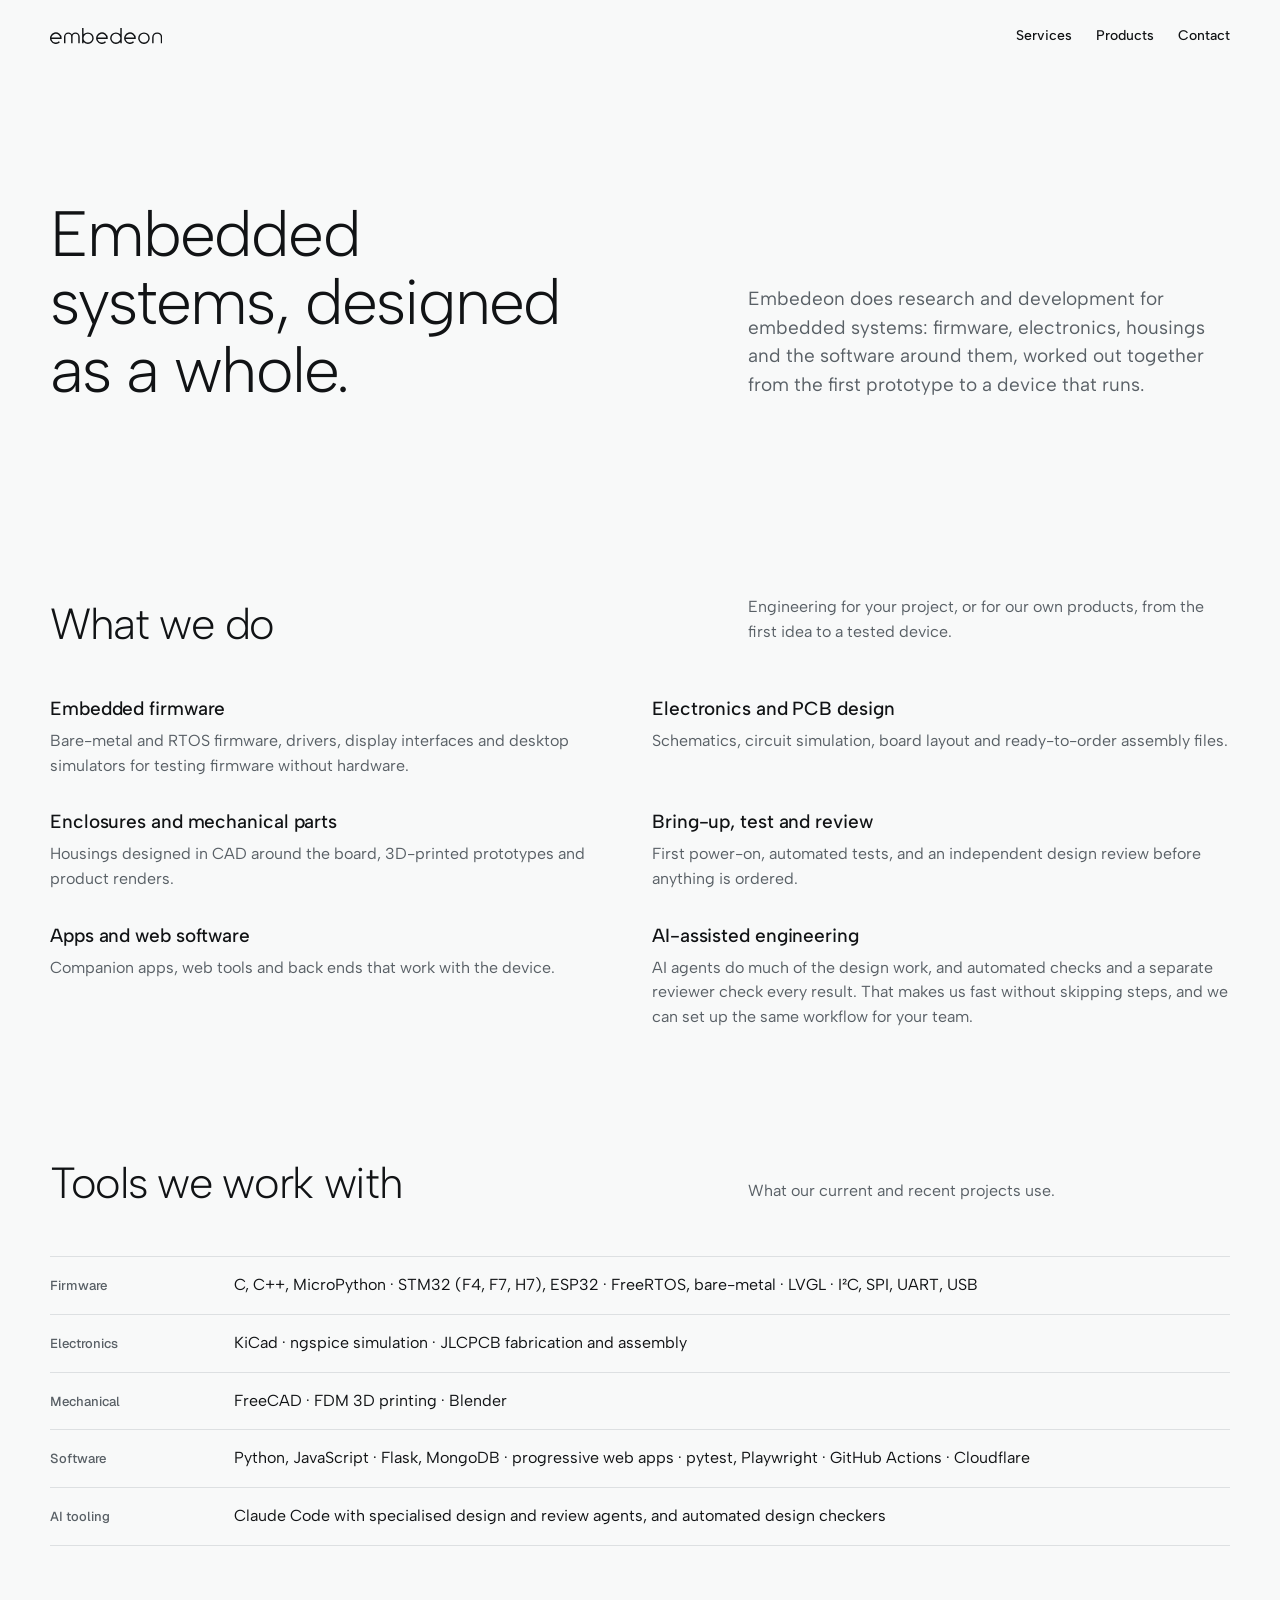
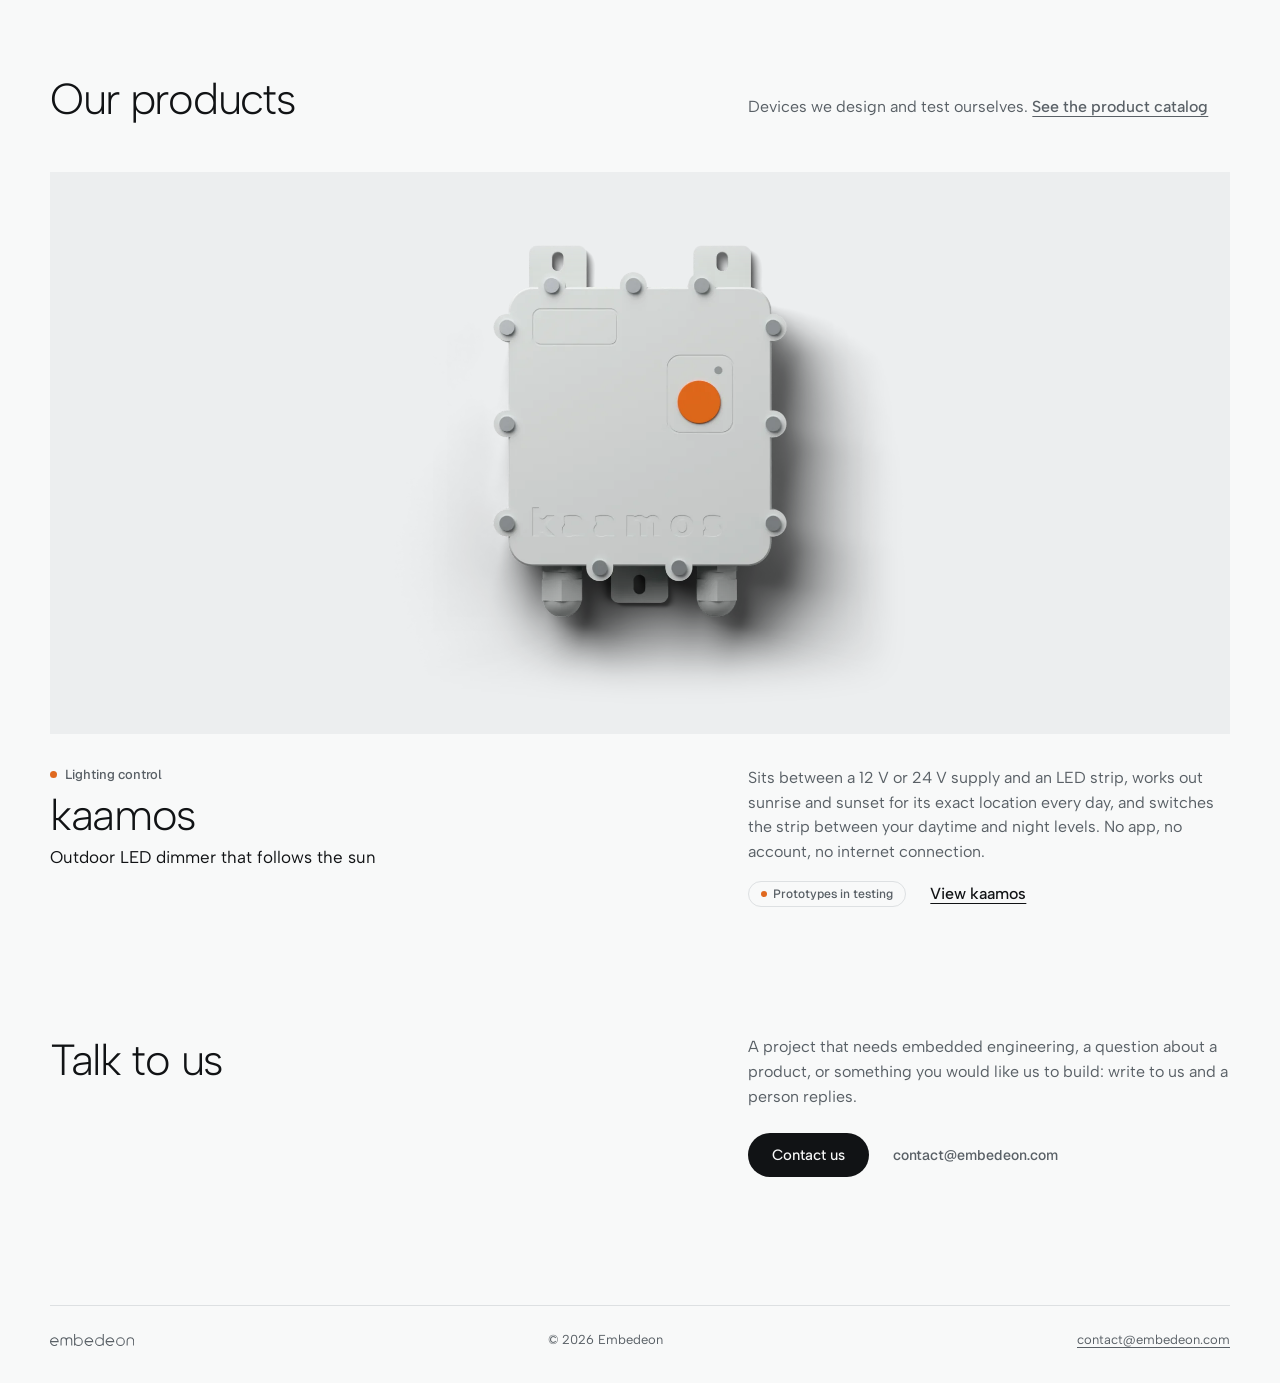
==== commit 394b4c62: "Company page: contact@ email, six services incl. AI-assisted engineering, tools list from real proje" ====
--- a/index.html
+++ b/index.html
@@ -4,7 +4,7 @@
 <meta charset="utf-8">
 <meta name="viewport" content="width=device-width, initial-scale=1, viewport-fit=cover">
 <title>Embedeon</title>
-<meta name="description" content="Embedeon does research and development for embedded systems: firmware, electronics and circuit boards, and its own products.">
+<meta name="description" content="Embedeon does research and development for embedded systems: firmware, electronics, enclosures and software, for clients and for its own products.">
 <meta name="color-scheme" content="light dark">
 <meta name="theme-color" content="#f8f9f9" media="(prefers-color-scheme: light)">
 <meta name="theme-color" content="#0e1012" media="(prefers-color-scheme: dark)">
@@ -17,14 +17,13 @@
 <style>
 .intro { padding-block: var(--s8) var(--s7); }
 .intro h1 { max-width: 14ch; }
-.stack { margin-top: var(--s6); }
 .p-kaamos { --product:#e0691f; --product-text:#a3480b; }
 @media (prefers-color-scheme: dark) { :root:not([data-theme="light"]) .p-kaamos { --product:#f07a32; --product-text:#f39a5e; } }
 :root[data-theme="dark"] .p-kaamos { --product:#f07a32; --product-text:#f39a5e; }
 @media (min-width: 900px) { .intro { padding-block: var(--s10) var(--s8); } }
 </style>
 <meta property="og:title" content="Embedeon">
-<meta property="og:description" content="Research and development for embedded systems: firmware, electronics and circuit boards.">
+<meta property="og:description" content="Research and development for embedded systems: firmware, electronics, enclosures and the software around them.">
 <meta property="og:image" content="https://products.embedeon.com/kaamos/img/og.jpg">
 </head>
 <body>
@@ -33,18 +32,30 @@
 <main id="main">
 <section class="wrap intro split" aria-labelledby="intro-h">
   <h1 id="intro-h">Embedded systems, designed as a whole.</h1>
-  <div><p class="lede muted">Embedeon does research and development for embedded systems: the firmware, the electronics and the circuit board, worked out together from first prototype to a device that runs.</p></div>
+  <div><p class="lede muted">Embedeon does research and development for embedded systems: firmware, electronics, housings and the software around them, worked out together from the first prototype to a device that runs.</p></div>
 </section>
 
 <section class="wrap section" id="services" aria-labelledby="services-h">
-  <div class="section-head"><h2 id="services-h">What we do</h2><p>Engineering work for your project, or for our own products.</p></div>
+  <div class="section-head"><h2 id="services-h">What we do</h2><p>Engineering for your project, or for our own products, from the first idea to a tested device.</p></div>
   <div class="features">
-    <div class="feature"><h3>Embedded firmware</h3><p>Bare-metal and RTOS firmware, board support packages and low-power design.</p></div>
-    <div class="feature"><h3>Electronics and PCB design</h3><p>Schematics, component choice and circuit board layout.</p></div>
-    <div class="feature"><h3>Hardware bring-up and prototyping</h3><p>First power-on, debugging and prototypes that work on the bench.</p></div>
-    <div class="feature"><h3>System architecture</h3><p>How hardware and firmware divide the work, settled before the details.</p></div>
+    <div class="feature"><h3>Embedded firmware</h3><p>Bare-metal and RTOS firmware, drivers, display interfaces and desktop simulators for testing firmware without hardware.</p></div>
+    <div class="feature"><h3>Electronics and PCB design</h3><p>Schematics, circuit simulation, board layout and ready-to-order assembly files.</p></div>
+    <div class="feature"><h3>Enclosures and mechanical parts</h3><p>Housings designed in CAD around the board, 3D-printed prototypes and product renders.</p></div>
+    <div class="feature"><h3>Bring-up, test and review</h3><p>First power-on, automated tests, and an independent design review before anything is ordered.</p></div>
+    <div class="feature"><h3>Apps and web software</h3><p>Companion apps, web tools and back ends that work with the device.</p></div>
+    <div class="feature"><h3>AI-assisted engineering</h3><p>AI agents do much of the design work, and automated checks and a separate reviewer check every result. That makes us fast without skipping steps, and we can set up the same workflow for your team.</p></div>
   </div>
-  <p class="util stack">C · C++ · Python · ARM · FreeRTOS · KiCad</p>
+</section>
+
+<section class="wrap section" id="stack" aria-labelledby="stack-h">
+  <div class="section-head"><h2 id="stack-h">Tools we work with</h2><p>What our current and recent projects use.</p></div>
+  <dl class="spec-list">
+    <div><dt>Firmware</dt><dd>C, C++, MicroPython · STM32 (F4, F7, H7), ESP32 · FreeRTOS, bare-metal · LVGL · I²C, SPI, UART, USB</dd></div>
+    <div><dt>Electronics</dt><dd>KiCad · ngspice simulation · JLCPCB fabrication and assembly</dd></div>
+    <div><dt>Mechanical</dt><dd>FreeCAD · FDM 3D printing · Blender</dd></div>
+    <div><dt>Software</dt><dd>Python, JavaScript · Flask, MongoDB · progressive web apps · pytest, Playwright · GitHub Actions · Cloudflare</dd></div>
+    <div><dt>AI tooling</dt><dd>Claude Code with specialised design and review agents, and automated design checkers</dd></div>
+  </dl>
 </section>
 
 <section class="wrap section" id="products" aria-labelledby="products-h">
@@ -64,9 +75,9 @@
 <section class="wrap section contact" id="contact" aria-labelledby="contact-h">
   <h2 id="contact-h">Talk to us</h2>
   <div class="contact-body"><p>A project that needs embedded engineering, a question about a product, or something you would like us to build: write to us and a person replies.</p>
-  <p class="actions"><a class="btn" href="mailto:abel@embedeon.com">Contact us</a><span class="mail">abel@embedeon.com</span></p></div>
+  <p class="actions"><a class="btn" href="mailto:contact@embedeon.com">Contact us</a><span class="mail">contact@embedeon.com</span></p></div>
 </section>
 </main>
-<footer class="site-footer"><div class="wrap"><div class="site-footer-in"><span><svg viewBox="-1.4 0 220.3 31.4" class="wm" aria-hidden="true" focusable="false"><path fill="currentColor" d="M0 18.6H20V21.4H0ZM18.061 28.061A11.4 11.4 0 1 1 21.4 20L18.6 20A8.6 8.6 0 1 0 16.081 26.081ZM20 20H21.4V21.4H20ZM26.1 17H28.9V30H26.1ZM40.1 17H42.9V30H40.1ZM54.1 17H56.9V30H54.1ZM26.1 17A8.4 8.4 0 0 1 42.9 17L40.1 17A5.6 5.6 0 0 0 28.9 17ZM40.1 17A8.4 8.4 0 0 1 56.9 17L54.1 17A5.6 5.6 0 0 0 42.9 17ZM61.6 0H64.4V30H61.6ZM61.6 20A11.4 11.4 0 1 1 84.4 20A11.4 11.4 0 1 1 61.6 20ZM64.4 20A8.6 8.6 0 1 0 81.6 20A8.6 8.6 0 1 0 64.4 20ZM90.5 18.6H110.5V21.4H90.5ZM108.561 28.061A11.4 11.4 0 1 1 111.9 20L109.1 20A8.6 8.6 0 1 0 106.581 26.081ZM110.5 20H111.9V21.4H110.5ZM136.6 0H139.4V30H136.6ZM116.6 20A11.4 11.4 0 1 1 139.4 20A11.4 11.4 0 1 1 116.6 20ZM119.4 20A8.6 8.6 0 1 0 136.6 20A8.6 8.6 0 1 0 119.4 20ZM145.5 18.6H165.5V21.4H145.5ZM163.561 28.061A11.4 11.4 0 1 1 166.9 20L164.1 20A8.6 8.6 0 1 0 161.581 26.081ZM165.5 20H166.9V21.4H165.5ZM171.6 20A11.4 11.4 0 1 1 194.4 20A11.4 11.4 0 1 1 171.6 20ZM174.4 20A8.6 8.6 0 1 0 191.6 20A8.6 8.6 0 1 0 174.4 20ZM199.1 18.5H201.9V30H199.1ZM216.1 18.5H218.9V30H216.1ZM199.1 18.5A9.9 9.9 0 0 1 218.9 18.5L216.1 18.5A7.1 7.1 0 0 0 201.9 18.5Z"/></svg><span class="visually-hidden">Embedeon</span></span><span>&copy; 2026 Embedeon</span><a href="mailto:abel@embedeon.com">abel@embedeon.com</a></div></div></footer>
+<footer class="site-footer"><div class="wrap"><div class="site-footer-in"><span><svg viewBox="-1.4 0 220.3 31.4" class="wm" aria-hidden="true" focusable="false"><path fill="currentColor" d="M0 18.6H20V21.4H0ZM18.061 28.061A11.4 11.4 0 1 1 21.4 20L18.6 20A8.6 8.6 0 1 0 16.081 26.081ZM20 20H21.4V21.4H20ZM26.1 17H28.9V30H26.1ZM40.1 17H42.9V30H40.1ZM54.1 17H56.9V30H54.1ZM26.1 17A8.4 8.4 0 0 1 42.9 17L40.1 17A5.6 5.6 0 0 0 28.9 17ZM40.1 17A8.4 8.4 0 0 1 56.9 17L54.1 17A5.6 5.6 0 0 0 42.9 17ZM61.6 0H64.4V30H61.6ZM61.6 20A11.4 11.4 0 1 1 84.4 20A11.4 11.4 0 1 1 61.6 20ZM64.4 20A8.6 8.6 0 1 0 81.6 20A8.6 8.6 0 1 0 64.4 20ZM90.5 18.6H110.5V21.4H90.5ZM108.561 28.061A11.4 11.4 0 1 1 111.9 20L109.1 20A8.6 8.6 0 1 0 106.581 26.081ZM110.5 20H111.9V21.4H110.5ZM136.6 0H139.4V30H136.6ZM116.6 20A11.4 11.4 0 1 1 139.4 20A11.4 11.4 0 1 1 116.6 20ZM119.4 20A8.6 8.6 0 1 0 136.6 20A8.6 8.6 0 1 0 119.4 20ZM145.5 18.6H165.5V21.4H145.5ZM163.561 28.061A11.4 11.4 0 1 1 166.9 20L164.1 20A8.6 8.6 0 1 0 161.581 26.081ZM165.5 20H166.9V21.4H165.5ZM171.6 20A11.4 11.4 0 1 1 194.4 20A11.4 11.4 0 1 1 171.6 20ZM174.4 20A8.6 8.6 0 1 0 191.6 20A8.6 8.6 0 1 0 174.4 20ZM199.1 18.5H201.9V30H199.1ZM216.1 18.5H218.9V30H216.1ZM199.1 18.5A9.9 9.9 0 0 1 218.9 18.5L216.1 18.5A7.1 7.1 0 0 0 201.9 18.5Z"/></svg><span class="visually-hidden">Embedeon</span></span><span>&copy; 2026 Embedeon</span><a href="mailto:contact@embedeon.com">contact@embedeon.com</a></div></div></footer>
 </body>
 </html>
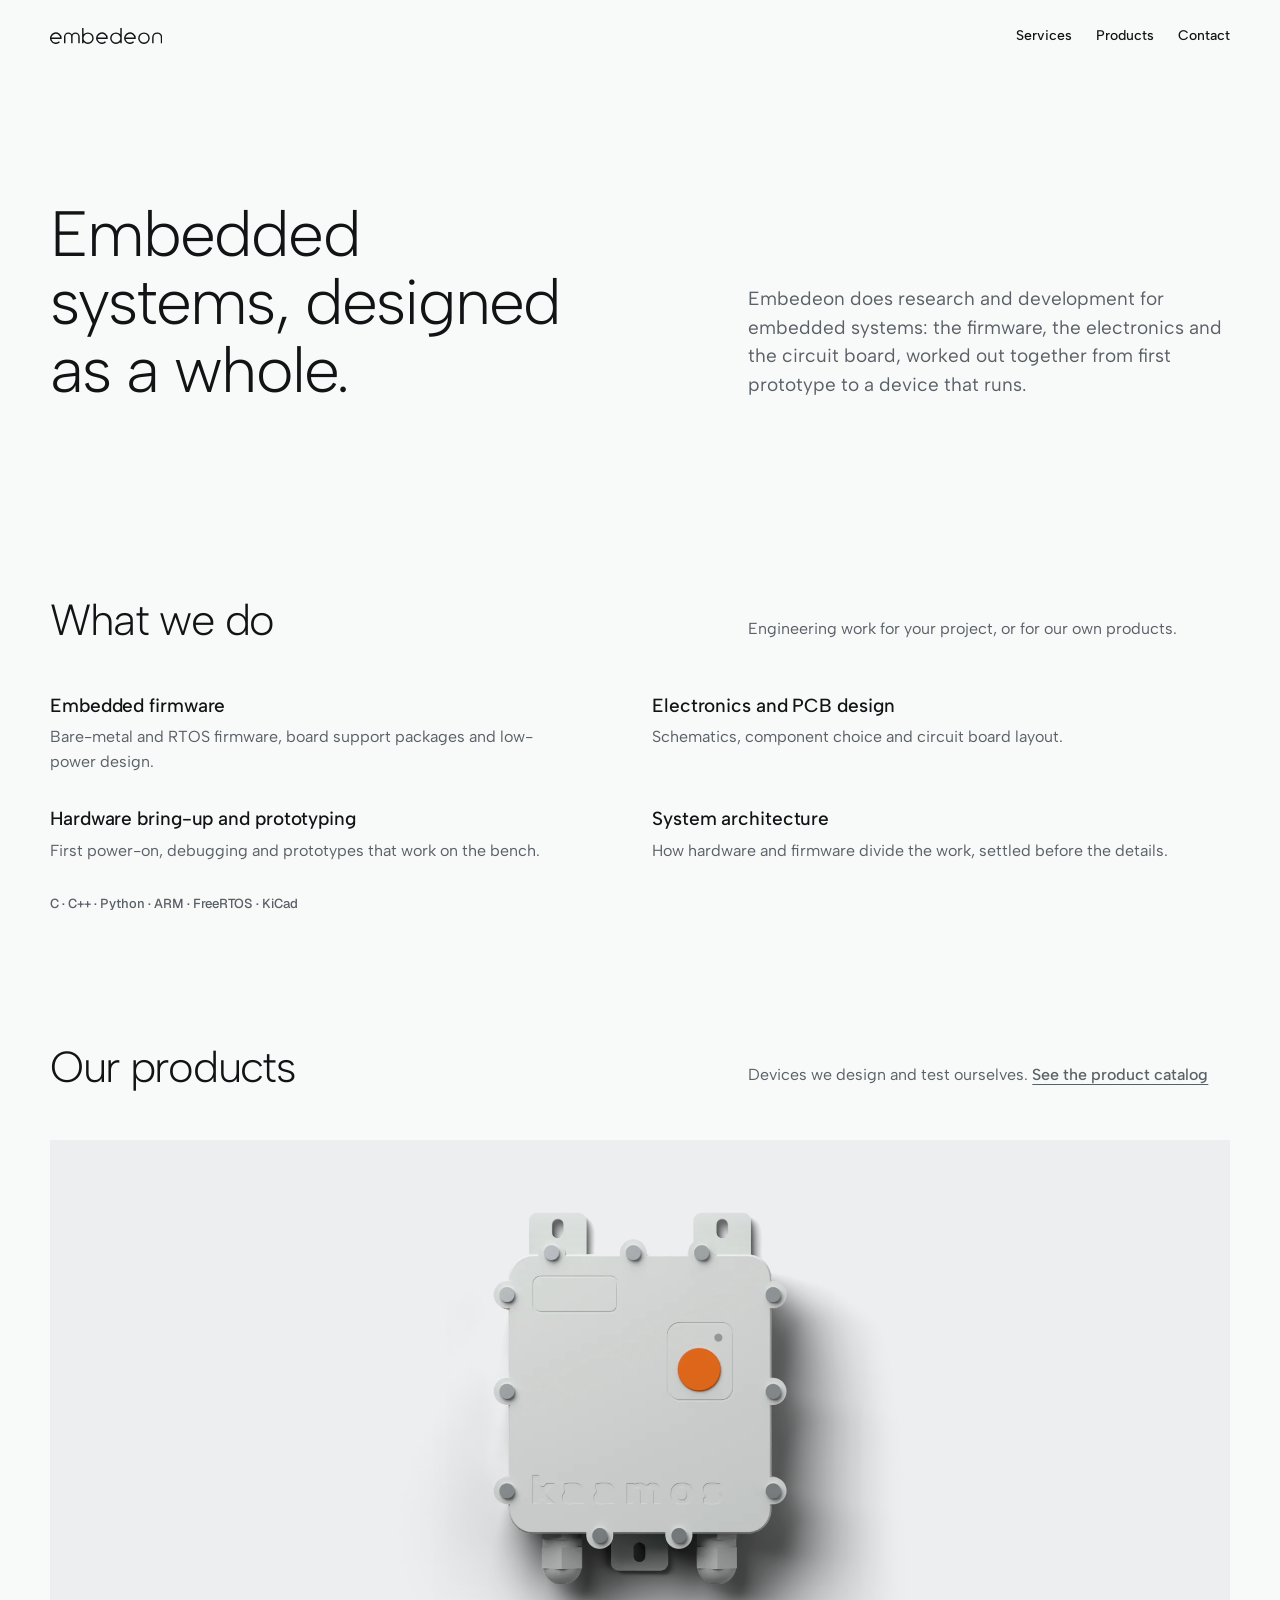
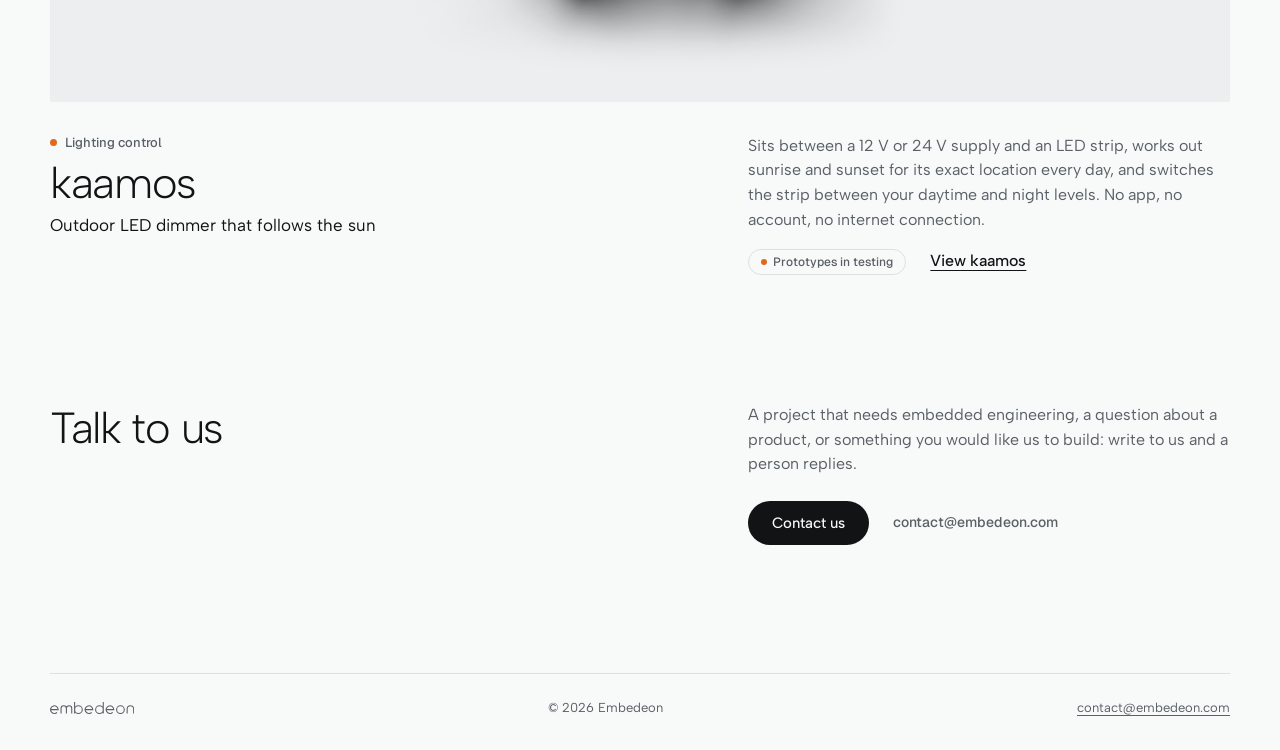
==== commit f42a8995: "Company page: keep original services and stack; no AI-dependent services Assisted-by: Claude:claude-" ====
--- a/index.html
+++ b/index.html
@@ -4,7 +4,7 @@
 <meta charset="utf-8">
 <meta name="viewport" content="width=device-width, initial-scale=1, viewport-fit=cover">
 <title>Embedeon</title>
-<meta name="description" content="Embedeon does research and development for embedded systems: firmware, electronics, enclosures and software, for clients and for its own products.">
+<meta name="description" content="Embedeon does research and development for embedded systems: firmware, electronics and circuit boards, and its own products.">
 <meta name="color-scheme" content="light dark">
 <meta name="theme-color" content="#f8f9f9" media="(prefers-color-scheme: light)">
 <meta name="theme-color" content="#0e1012" media="(prefers-color-scheme: dark)">
@@ -17,13 +17,14 @@
 <style>
 .intro { padding-block: var(--s8) var(--s7); }
 .intro h1 { max-width: 14ch; }
+.stack { margin-top: var(--s6); }
 .p-kaamos { --product:#e0691f; --product-text:#a3480b; }
 @media (prefers-color-scheme: dark) { :root:not([data-theme="light"]) .p-kaamos { --product:#f07a32; --product-text:#f39a5e; } }
 :root[data-theme="dark"] .p-kaamos { --product:#f07a32; --product-text:#f39a5e; }
 @media (min-width: 900px) { .intro { padding-block: var(--s10) var(--s8); } }
 </style>
 <meta property="og:title" content="Embedeon">
-<meta property="og:description" content="Research and development for embedded systems: firmware, electronics, enclosures and the software around them.">
+<meta property="og:description" content="Research and development for embedded systems: firmware, electronics and circuit boards.">
 <meta property="og:image" content="https://products.embedeon.com/kaamos/img/og.jpg">
 </head>
 <body>
@@ -32,30 +33,18 @@
 <main id="main">
 <section class="wrap intro split" aria-labelledby="intro-h">
   <h1 id="intro-h">Embedded systems, designed as a whole.</h1>
-  <div><p class="lede muted">Embedeon does research and development for embedded systems: firmware, electronics, housings and the software around them, worked out together from the first prototype to a device that runs.</p></div>
+  <div><p class="lede muted">Embedeon does research and development for embedded systems: the firmware, the electronics and the circuit board, worked out together from first prototype to a device that runs.</p></div>
 </section>
 
 <section class="wrap section" id="services" aria-labelledby="services-h">
-  <div class="section-head"><h2 id="services-h">What we do</h2><p>Engineering for your project, or for our own products, from the first idea to a tested device.</p></div>
+  <div class="section-head"><h2 id="services-h">What we do</h2><p>Engineering work for your project, or for our own products.</p></div>
   <div class="features">
-    <div class="feature"><h3>Embedded firmware</h3><p>Bare-metal and RTOS firmware, drivers, display interfaces and desktop simulators for testing firmware without hardware.</p></div>
-    <div class="feature"><h3>Electronics and PCB design</h3><p>Schematics, circuit simulation, board layout and ready-to-order assembly files.</p></div>
-    <div class="feature"><h3>Enclosures and mechanical parts</h3><p>Housings designed in CAD around the board, 3D-printed prototypes and product renders.</p></div>
-    <div class="feature"><h3>Bring-up, test and review</h3><p>First power-on, automated tests, and an independent design review before anything is ordered.</p></div>
-    <div class="feature"><h3>Apps and web software</h3><p>Companion apps, web tools and back ends that work with the device.</p></div>
-    <div class="feature"><h3>AI-assisted engineering</h3><p>AI agents do much of the design work, and automated checks and a separate reviewer check every result. That makes us fast without skipping steps, and we can set up the same workflow for your team.</p></div>
+    <div class="feature"><h3>Embedded firmware</h3><p>Bare-metal and RTOS firmware, board support packages and low-power design.</p></div>
+    <div class="feature"><h3>Electronics and PCB design</h3><p>Schematics, component choice and circuit board layout.</p></div>
+    <div class="feature"><h3>Hardware bring-up and prototyping</h3><p>First power-on, debugging and prototypes that work on the bench.</p></div>
+    <div class="feature"><h3>System architecture</h3><p>How hardware and firmware divide the work, settled before the details.</p></div>
   </div>
-</section>
-
-<section class="wrap section" id="stack" aria-labelledby="stack-h">
-  <div class="section-head"><h2 id="stack-h">Tools we work with</h2><p>What our current and recent projects use.</p></div>
-  <dl class="spec-list">
-    <div><dt>Firmware</dt><dd>C, C++, MicroPython · STM32 (F4, F7, H7), ESP32 · FreeRTOS, bare-metal · LVGL · I²C, SPI, UART, USB</dd></div>
-    <div><dt>Electronics</dt><dd>KiCad · ngspice simulation · JLCPCB fabrication and assembly</dd></div>
-    <div><dt>Mechanical</dt><dd>FreeCAD · FDM 3D printing · Blender</dd></div>
-    <div><dt>Software</dt><dd>Python, JavaScript · Flask, MongoDB · progressive web apps · pytest, Playwright · GitHub Actions · Cloudflare</dd></div>
-    <div><dt>AI tooling</dt><dd>Claude Code with specialised design and review agents, and automated design checkers</dd></div>
-  </dl>
+  <p class="util stack">C · C++ · Python · ARM · FreeRTOS · KiCad</p>
 </section>
 
 <section class="wrap section" id="products" aria-labelledby="products-h">
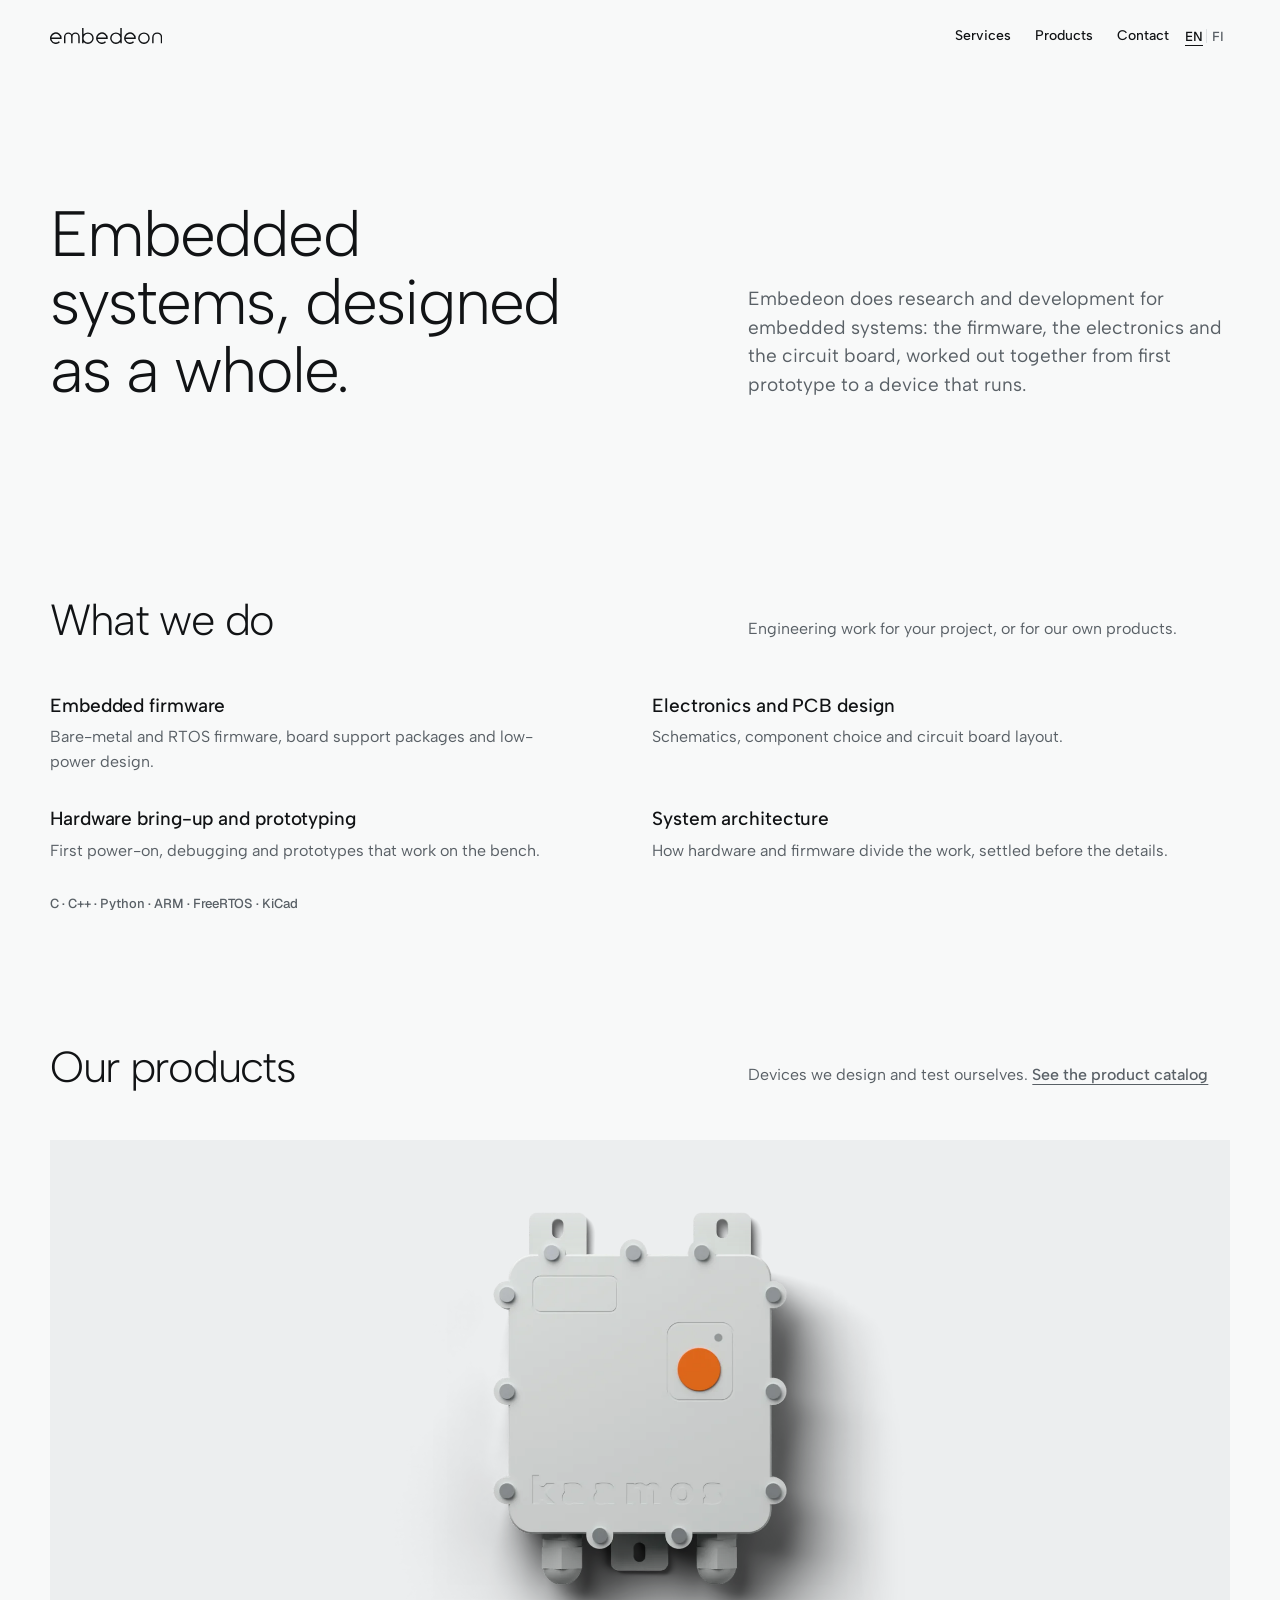
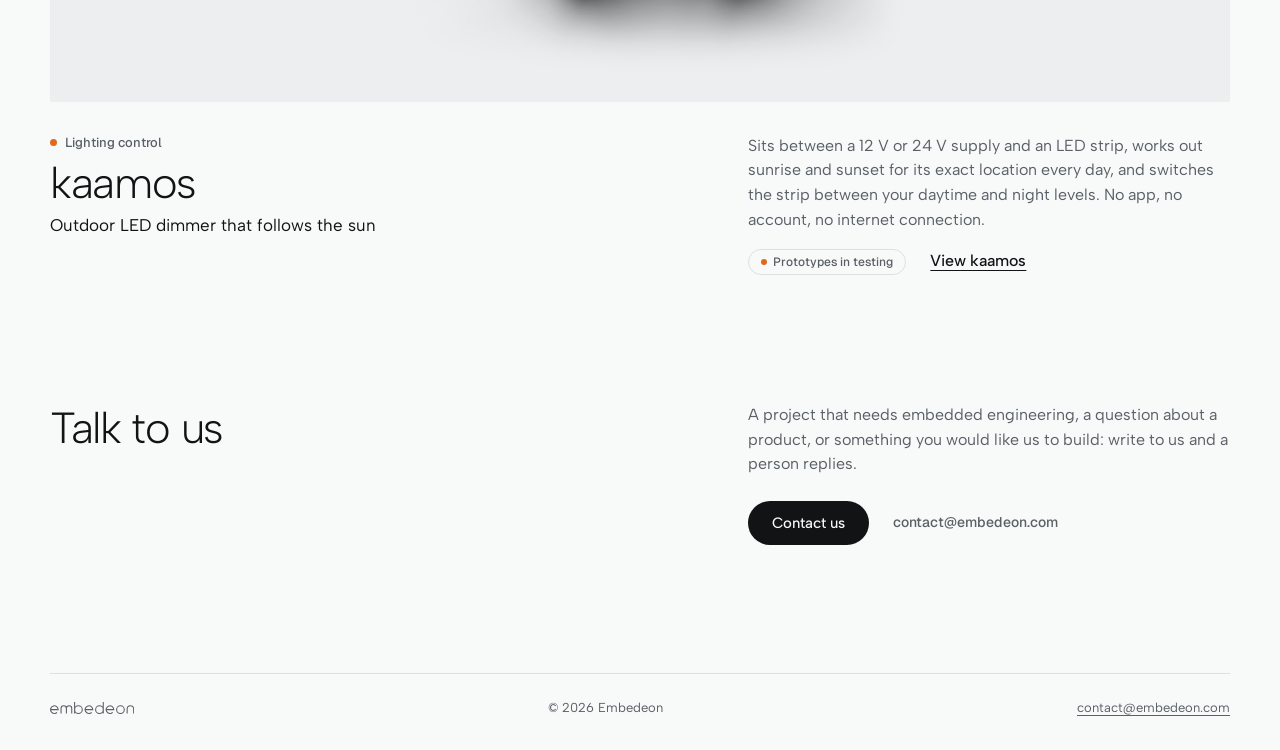
==== commit 7d01d0f1: "Finnish version at /fi/, EN/FI switch, first-visit language redirect, hreflang Assisted-by: Claude:c" ====
--- a/index.html
+++ b/index.html
@@ -8,6 +8,22 @@
 <meta name="color-scheme" content="light dark">
 <meta name="theme-color" content="#f8f9f9" media="(prefers-color-scheme: light)">
 <meta name="theme-color" content="#0e1012" media="(prefers-color-scheme: dark)">
+<script>
+(function () {
+  try { if (localStorage.getItem("lang")) return; } catch (e) { return; }
+  if (navigator.webdriver || /bot|crawl|spider|slurp|preview/i.test(navigator.userAgent)) return;
+  var langs = navigator.languages || [navigator.language || ""];
+  for (var i = 0; i < langs.length; i++) {
+    var l = String(langs[i]).toLowerCase();
+    if (l === "fi" || l.indexOf("fi-") === 0) return location.replace("fi/" + location.hash);
+    if (l === "en" || l.indexOf("en-") === 0) return;
+  }
+})();
+</script>
+<link rel="canonical" href="https://embedeon.com/">
+<link rel="alternate" hreflang="en" href="https://embedeon.com/">
+<link rel="alternate" hreflang="fi" href="https://embedeon.com/fi/">
+<link rel="alternate" hreflang="x-default" href="https://embedeon.com/">
 <link rel="icon" href="favicon.svg" type="image/svg+xml">
 <link rel="preconnect" href="https://fonts.googleapis.com">
 <link rel="preconnect" href="https://fonts.gstatic.com" crossorigin>
@@ -25,11 +41,14 @@
 </style>
 <meta property="og:title" content="Embedeon">
 <meta property="og:description" content="Research and development for embedded systems: firmware, electronics and circuit boards.">
+<meta property="og:locale" content="en_US">
+<meta property="og:locale:alternate" content="fi_FI">
+<meta property="og:url" content="https://embedeon.com/">
 <meta property="og:image" content="https://products.embedeon.com/kaamos/img/og.jpg">
 </head>
 <body>
 <a class="skip-link" href="#main">Skip to content</a>
-<header class="site-header"><div class="wrap site-header-in"><a class="brand" href="./" aria-label="Embedeon, home"><svg viewBox="-1.4 0 220.3 31.4" class="wm" aria-hidden="true" focusable="false"><path fill="currentColor" d="M0 18.6H20V21.4H0ZM18.061 28.061A11.4 11.4 0 1 1 21.4 20L18.6 20A8.6 8.6 0 1 0 16.081 26.081ZM20 20H21.4V21.4H20ZM26.1 17H28.9V30H26.1ZM40.1 17H42.9V30H40.1ZM54.1 17H56.9V30H54.1ZM26.1 17A8.4 8.4 0 0 1 42.9 17L40.1 17A5.6 5.6 0 0 0 28.9 17ZM40.1 17A8.4 8.4 0 0 1 56.9 17L54.1 17A5.6 5.6 0 0 0 42.9 17ZM61.6 0H64.4V30H61.6ZM61.6 20A11.4 11.4 0 1 1 84.4 20A11.4 11.4 0 1 1 61.6 20ZM64.4 20A8.6 8.6 0 1 0 81.6 20A8.6 8.6 0 1 0 64.4 20ZM90.5 18.6H110.5V21.4H90.5ZM108.561 28.061A11.4 11.4 0 1 1 111.9 20L109.1 20A8.6 8.6 0 1 0 106.581 26.081ZM110.5 20H111.9V21.4H110.5ZM136.6 0H139.4V30H136.6ZM116.6 20A11.4 11.4 0 1 1 139.4 20A11.4 11.4 0 1 1 116.6 20ZM119.4 20A8.6 8.6 0 1 0 136.6 20A8.6 8.6 0 1 0 119.4 20ZM145.5 18.6H165.5V21.4H145.5ZM163.561 28.061A11.4 11.4 0 1 1 166.9 20L164.1 20A8.6 8.6 0 1 0 161.581 26.081ZM165.5 20H166.9V21.4H165.5ZM171.6 20A11.4 11.4 0 1 1 194.4 20A11.4 11.4 0 1 1 171.6 20ZM174.4 20A8.6 8.6 0 1 0 191.6 20A8.6 8.6 0 1 0 174.4 20ZM199.1 18.5H201.9V30H199.1ZM216.1 18.5H218.9V30H216.1ZM199.1 18.5A9.9 9.9 0 0 1 218.9 18.5L216.1 18.5A7.1 7.1 0 0 0 201.9 18.5Z"/></svg></a><nav class="site-nav" aria-label="Site"><a href="#services">Services</a><a href="https://products.embedeon.com/">Products</a><a href="#contact">Contact</a></nav></div></header>
+<header class="site-header"><div class="wrap site-header-in"><a class="brand" href="./" aria-label="Embedeon, home"><svg viewBox="-1.4 0 220.3 31.4" class="wm" aria-hidden="true" focusable="false"><path fill="currentColor" d="M0 18.6H20V21.4H0ZM18.061 28.061A11.4 11.4 0 1 1 21.4 20L18.6 20A8.6 8.6 0 1 0 16.081 26.081ZM20 20H21.4V21.4H20ZM26.1 17H28.9V30H26.1ZM40.1 17H42.9V30H40.1ZM54.1 17H56.9V30H54.1ZM26.1 17A8.4 8.4 0 0 1 42.9 17L40.1 17A5.6 5.6 0 0 0 28.9 17ZM40.1 17A8.4 8.4 0 0 1 56.9 17L54.1 17A5.6 5.6 0 0 0 42.9 17ZM61.6 0H64.4V30H61.6ZM61.6 20A11.4 11.4 0 1 1 84.4 20A11.4 11.4 0 1 1 61.6 20ZM64.4 20A8.6 8.6 0 1 0 81.6 20A8.6 8.6 0 1 0 64.4 20ZM90.5 18.6H110.5V21.4H90.5ZM108.561 28.061A11.4 11.4 0 1 1 111.9 20L109.1 20A8.6 8.6 0 1 0 106.581 26.081ZM110.5 20H111.9V21.4H110.5ZM136.6 0H139.4V30H136.6ZM116.6 20A11.4 11.4 0 1 1 139.4 20A11.4 11.4 0 1 1 116.6 20ZM119.4 20A8.6 8.6 0 1 0 136.6 20A8.6 8.6 0 1 0 119.4 20ZM145.5 18.6H165.5V21.4H145.5ZM163.561 28.061A11.4 11.4 0 1 1 166.9 20L164.1 20A8.6 8.6 0 1 0 161.581 26.081ZM165.5 20H166.9V21.4H165.5ZM171.6 20A11.4 11.4 0 1 1 194.4 20A11.4 11.4 0 1 1 171.6 20ZM174.4 20A8.6 8.6 0 1 0 191.6 20A8.6 8.6 0 1 0 174.4 20ZM199.1 18.5H201.9V30H199.1ZM216.1 18.5H218.9V30H216.1ZM199.1 18.5A9.9 9.9 0 0 1 218.9 18.5L216.1 18.5A7.1 7.1 0 0 0 201.9 18.5Z"/></svg></a><nav class="site-nav" aria-label="Site"><a class="wide" href="#services">Services</a><a href="https://products.embedeon.com/">Products</a><a href="#contact">Contact</a></nav><nav class="lang-switch" aria-label="Language"><a href="./" lang="en" hreflang="en" data-lang="en" title="English" aria-current="true">EN</a><a href="fi/" lang="fi" hreflang="fi" data-lang="fi" title="Suomi">FI</a></nav></div></header>
 <main id="main">
 <section class="wrap intro split" aria-labelledby="intro-h">
   <h1 id="intro-h">Embedded systems, designed as a whole.</h1>
@@ -68,5 +87,6 @@
 </section>
 </main>
 <footer class="site-footer"><div class="wrap"><div class="site-footer-in"><span><svg viewBox="-1.4 0 220.3 31.4" class="wm" aria-hidden="true" focusable="false"><path fill="currentColor" d="M0 18.6H20V21.4H0ZM18.061 28.061A11.4 11.4 0 1 1 21.4 20L18.6 20A8.6 8.6 0 1 0 16.081 26.081ZM20 20H21.4V21.4H20ZM26.1 17H28.9V30H26.1ZM40.1 17H42.9V30H40.1ZM54.1 17H56.9V30H54.1ZM26.1 17A8.4 8.4 0 0 1 42.9 17L40.1 17A5.6 5.6 0 0 0 28.9 17ZM40.1 17A8.4 8.4 0 0 1 56.9 17L54.1 17A5.6 5.6 0 0 0 42.9 17ZM61.6 0H64.4V30H61.6ZM61.6 20A11.4 11.4 0 1 1 84.4 20A11.4 11.4 0 1 1 61.6 20ZM64.4 20A8.6 8.6 0 1 0 81.6 20A8.6 8.6 0 1 0 64.4 20ZM90.5 18.6H110.5V21.4H90.5ZM108.561 28.061A11.4 11.4 0 1 1 111.9 20L109.1 20A8.6 8.6 0 1 0 106.581 26.081ZM110.5 20H111.9V21.4H110.5ZM136.6 0H139.4V30H136.6ZM116.6 20A11.4 11.4 0 1 1 139.4 20A11.4 11.4 0 1 1 116.6 20ZM119.4 20A8.6 8.6 0 1 0 136.6 20A8.6 8.6 0 1 0 119.4 20ZM145.5 18.6H165.5V21.4H145.5ZM163.561 28.061A11.4 11.4 0 1 1 166.9 20L164.1 20A8.6 8.6 0 1 0 161.581 26.081ZM165.5 20H166.9V21.4H165.5ZM171.6 20A11.4 11.4 0 1 1 194.4 20A11.4 11.4 0 1 1 171.6 20ZM174.4 20A8.6 8.6 0 1 0 191.6 20A8.6 8.6 0 1 0 174.4 20ZM199.1 18.5H201.9V30H199.1ZM216.1 18.5H218.9V30H216.1ZM199.1 18.5A9.9 9.9 0 0 1 218.9 18.5L216.1 18.5A7.1 7.1 0 0 0 201.9 18.5Z"/></svg><span class="visually-hidden">Embedeon</span></span><span>&copy; 2026 Embedeon</span><a href="mailto:contact@embedeon.com">contact@embedeon.com</a></div></div></footer>
+<script>document.addEventListener("click", function (e) { var a = e.target.closest && e.target.closest("a[data-lang]"); if (a) try { localStorage.setItem("lang", a.getAttribute("data-lang")); } catch (_) {} });</script>
 </body>
 </html>
--- a/assets/components.css
+++ b/assets/components.css
@@ -1,6 +1,6 @@
 /* Embedeon components, direction "Valo". Needs tokens.css first. Plain CSS, no build step.
    Breakpoints: 720 px (page margin grows, tokens.css), 900 px (two-column layouts). Everything is one column below 900 px.
-   Contents: base · header · footer · buttons and links · labels, dots, status · stage · key figures · sections and splits ·
+   Contents: base · header · language switch · footer · buttons and links · labels, dots, status · stage · key figures · sections and splits ·
    product list (catalog cards) · fact row · steps · features · spec list · contact block · guide page. */
 
 /* ---------- base ---------- */
@@ -32,10 +32,10 @@
 .site-header-in { display: flex; align-items: center; justify-content: space-between; gap: var(--s4); min-height: var(--header-h); }
 .wm { height: 14px; width: auto; color: var(--text); }
 .wm path { fill: currentColor; }
-.brand { display: inline-flex; padding-block: var(--s2); text-decoration: none; }
+.brand { display: inline-flex; flex: none; padding-block: var(--s2); text-decoration: none; }
 .crumb { display: flex; align-items: center; gap: var(--s3); min-width: 0; }
 .crumb-sep { width: 1px; height: 16px; background: var(--line); flex: none; }
-.crumb-page { font-weight: var(--w-medium); font-size: var(--fs-small); text-decoration: none; white-space: nowrap; }
+.crumb-page { min-width: 0; overflow: hidden; text-overflow: ellipsis; font-weight: var(--w-medium); font-size: var(--fs-small); text-decoration: none; white-space: nowrap; }
 .site-nav { display: flex; align-items: center; gap: var(--s5); font-size: 14px; font-weight: var(--w-medium); }
 .site-nav a { text-decoration: none; padding-block: var(--s2); }
 .site-nav a:not(.btn):hover { text-decoration: underline; }
@@ -44,6 +44,29 @@
   .wm { height: 16px; }
   .site-nav .wide { display: inline; }
 }
+
+/* ---------- language switch: <nav class="lang-switch"> after .site-nav, EN / FI, current one aria-current ---------- */
+.site-header-in > .site-nav { margin-left: auto; }
+.lang-switch { display: flex; align-items: center; flex: none; font: var(--w-medium) var(--fs-utility)/1 var(--font-utility); }
+.lang-switch a { position: relative; display: inline-flex; align-items: center; justify-content: center; min-width: 24px; min-height: 32px;
+  padding: 0 3px; color: var(--text-muted); text-decoration: none; }
+.lang-switch a:first-child { min-width: 0; padding-left: 0; }
+.lang-switch a + a::before { content: ""; position: absolute; left: 0; top: 50%; width: 1px; height: 14px; margin-top: -7px; background: var(--line); }
+.lang-switch a:hover { color: var(--text); }
+.lang-switch a[aria-current] { color: var(--text); text-decoration: underline; text-decoration-thickness: 1px; text-underline-offset: 4px; }
+/* phones: the header holds wordmark, product name, Contact and EN / FI in 312 px, also in Finnish */
+@media (max-width: 719px) {
+  .site-header-in { gap: var(--s2); }
+  .crumb { gap: var(--s2); }
+  .site-nav { gap: var(--s4); }
+  .btn-small { padding: 0 10px; }
+}
+
+/* Finnish: long compound words. Running text may hyphenate (needs lang="fi"), but only long words; headings stay whole and
+   break only if a word is wider than the screen. */
+:lang(fi) :is(h1, h2, h3) { overflow-wrap: break-word; }
+:lang(fi) :is(p, dd, li):not(.util) { hyphens: auto; -webkit-hyphens: auto; hyphenate-limit-chars: 12 5 5; overflow-wrap: break-word; }
+:lang(fi) :is(p, dd, li) a { hyphens: manual; -webkit-hyphens: manual; }
 
 /* ---------- footer: <footer class="site-footer"><div class="wrap"><div class="site-footer-in">, so the rule spans the content only ---------- */
 .site-footer { margin-top: var(--section-gap); }
@@ -61,7 +84,7 @@
   border-radius: var(--radius-pill); background: var(--ink); color: var(--on-ink); font: var(--w-medium) var(--fs-small)/1 var(--font-sans);
   text-decoration: none; cursor: pointer; transition: opacity var(--dur) var(--ease); }
 .btn:hover { opacity: .86; }
-.btn-small { min-height: 32px; padding: 0 var(--s4); font-size: var(--fs-utility); }
+.btn-small { min-height: 32px; padding: 0 var(--s4); font-size: var(--fs-utility); white-space: nowrap; }
 .link { font-weight: var(--w-medium); text-decoration-line: underline; }
 .link:hover { text-decoration-thickness: 2px; }
 .actions { display: flex; flex-wrap: wrap; align-items: center; gap: var(--s3) var(--s5); }
@@ -138,6 +161,7 @@
 .steps > li { counter-increment: step; display: grid; gap: var(--s2); align-content: start; padding-top: var(--s4); border-top: 1px solid var(--line); }
 .steps > li::before { content: "Step " counter(step); font: var(--w-medium) var(--fs-utility)/1.4 var(--font-utility); color: var(--text-muted); }
 .steps p { color: var(--text-muted); }
+:lang(fi) .steps > li::before { content: "Vaihe " counter(step); }
 @media (min-width: 900px) { .steps { grid-template-columns: repeat(3, 1fr); gap: var(--gutter); } }
 
 /* ---------- features ---------- */
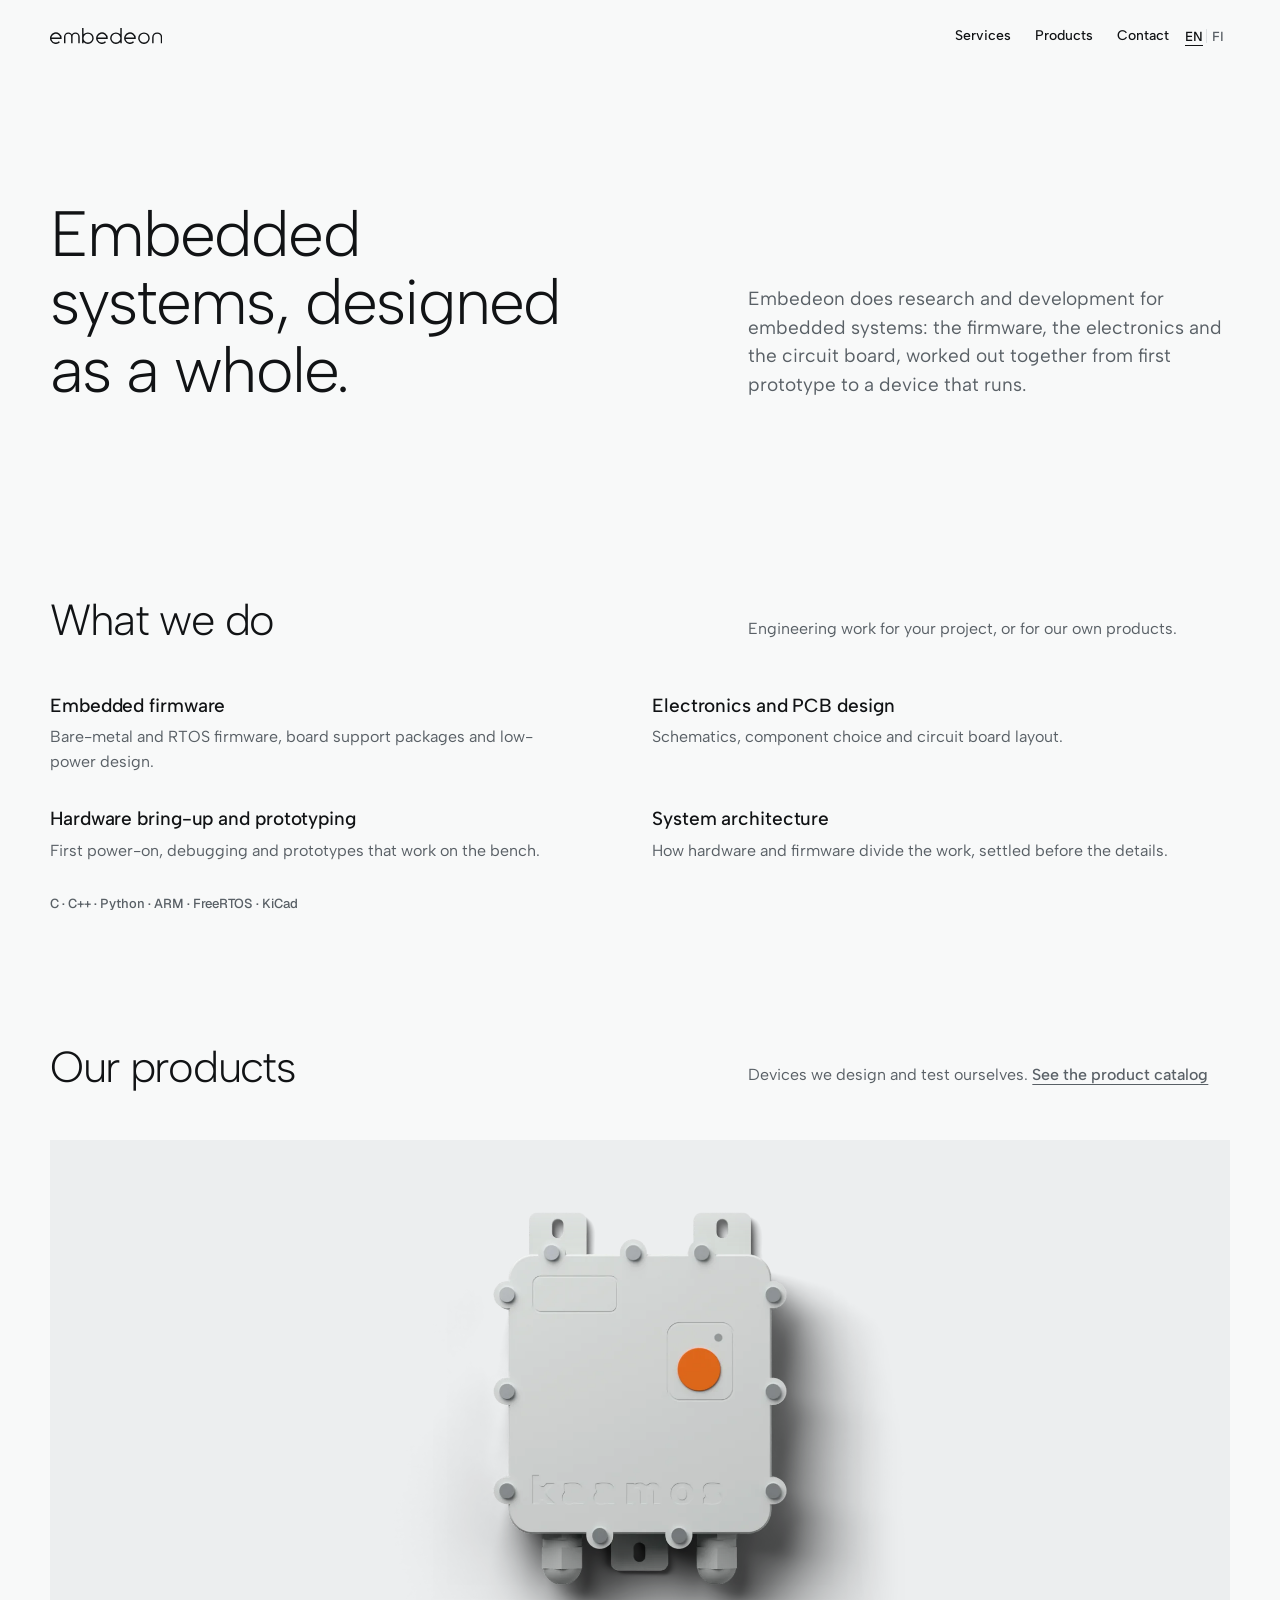
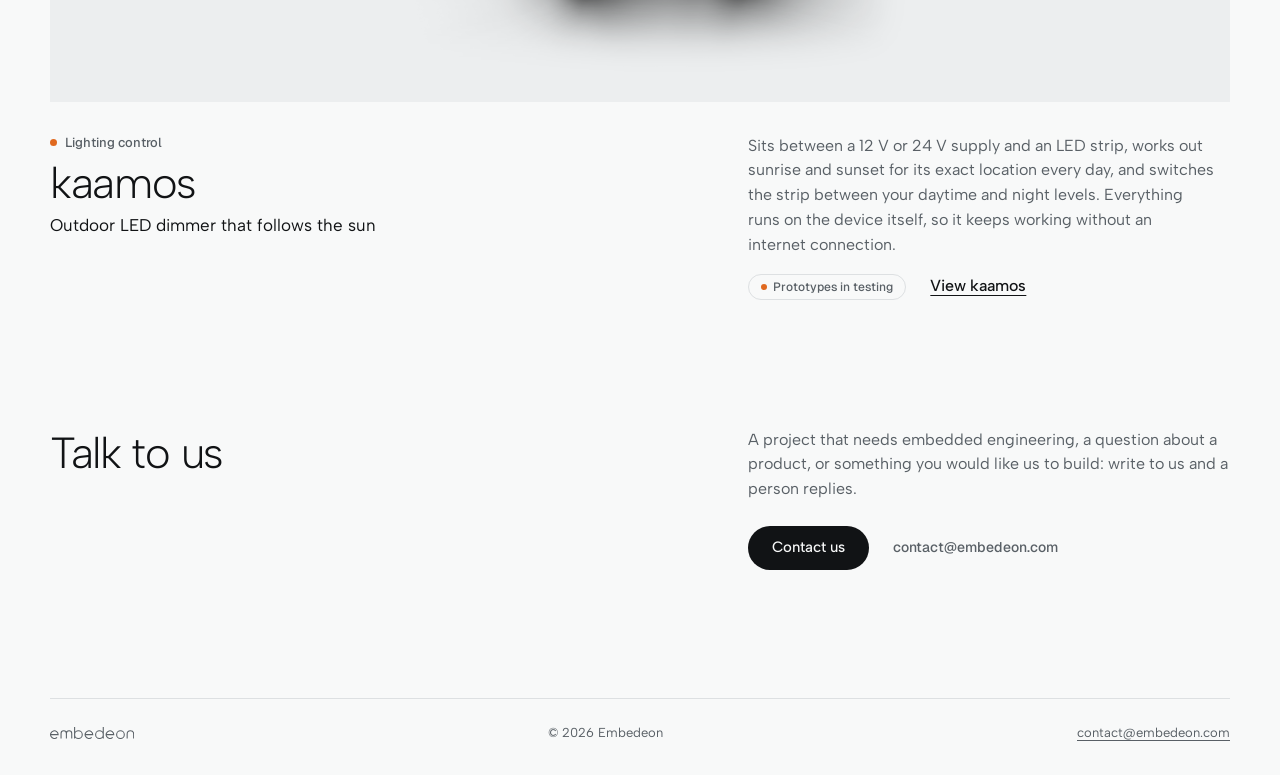
==== commit 1971cb7a: "Copy: replace stacked negations with plain positive sentences Assisted-by: Claude:claude-opus-5-5" ====
--- a/index.html
+++ b/index.html
@@ -73,7 +73,7 @@
     <a class="stage stage-wide" href="https://products.embedeon.com/kaamos/" tabindex="-1" aria-hidden="true"><img src="img/kaamos-front.webp" alt="" loading="lazy"></a>
     <div class="product-item-body">
       <div><p class="util"><span class="dot"></span>Lighting control</p><h3 class="product-name" id="kaamos-name">kaamos</h3><p class="product-tag">Outdoor LED dimmer that follows the sun</p></div>
-      <div><p class="product-sum">Sits between a 12 V or 24 V supply and an LED strip, works out sunrise and sunset for its exact location every day, and switches the strip between your daytime and night levels. No app, no account, no internet connection.</p>
+      <div><p class="product-sum">Sits between a 12 V or 24 V supply and an LED strip, works out sunrise and sunset for its exact location every day, and switches the strip between your daytime and night levels. Everything runs on the device itself, so it keeps working without an internet connection.</p>
         <p class="product-meta"><span class="status"><span class="dot"></span>Prototypes in testing</span><a class="link" href="https://products.embedeon.com/kaamos/">View kaamos</a></p></div>
     </div>
   </article>
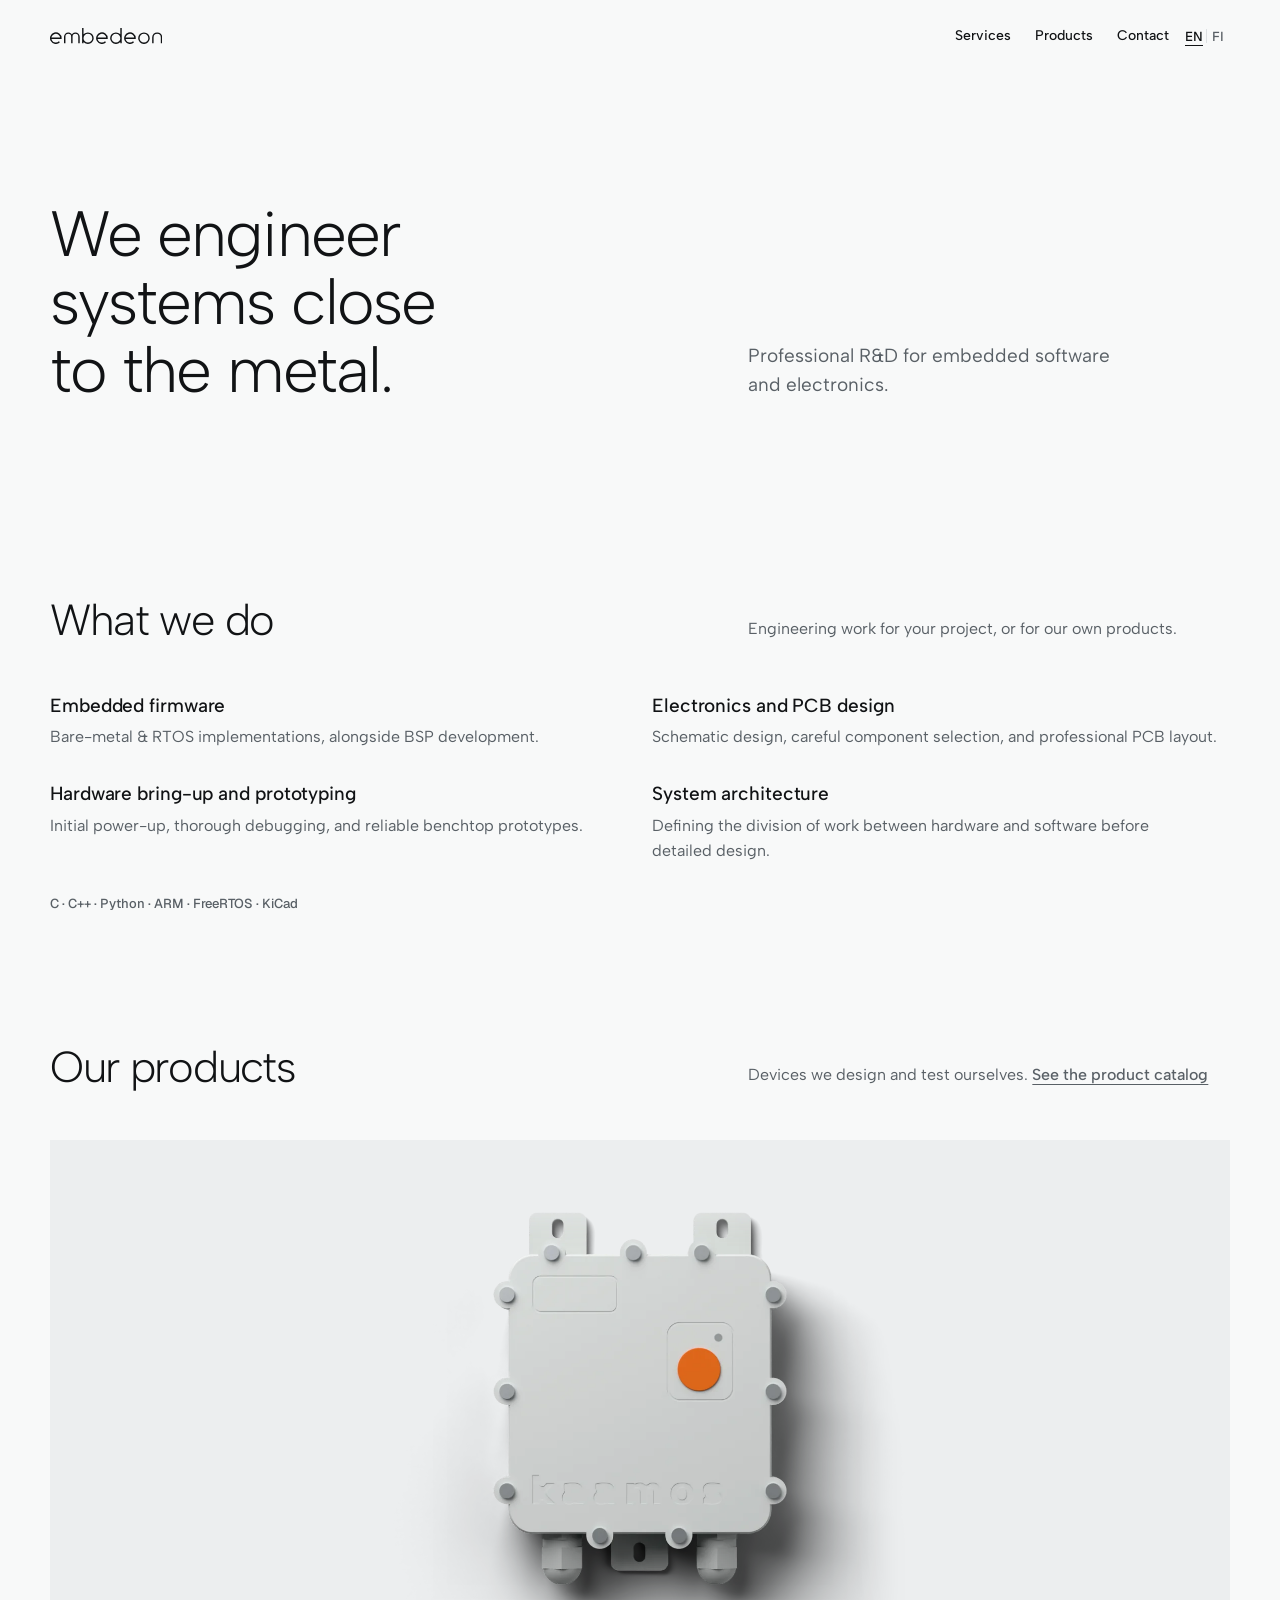
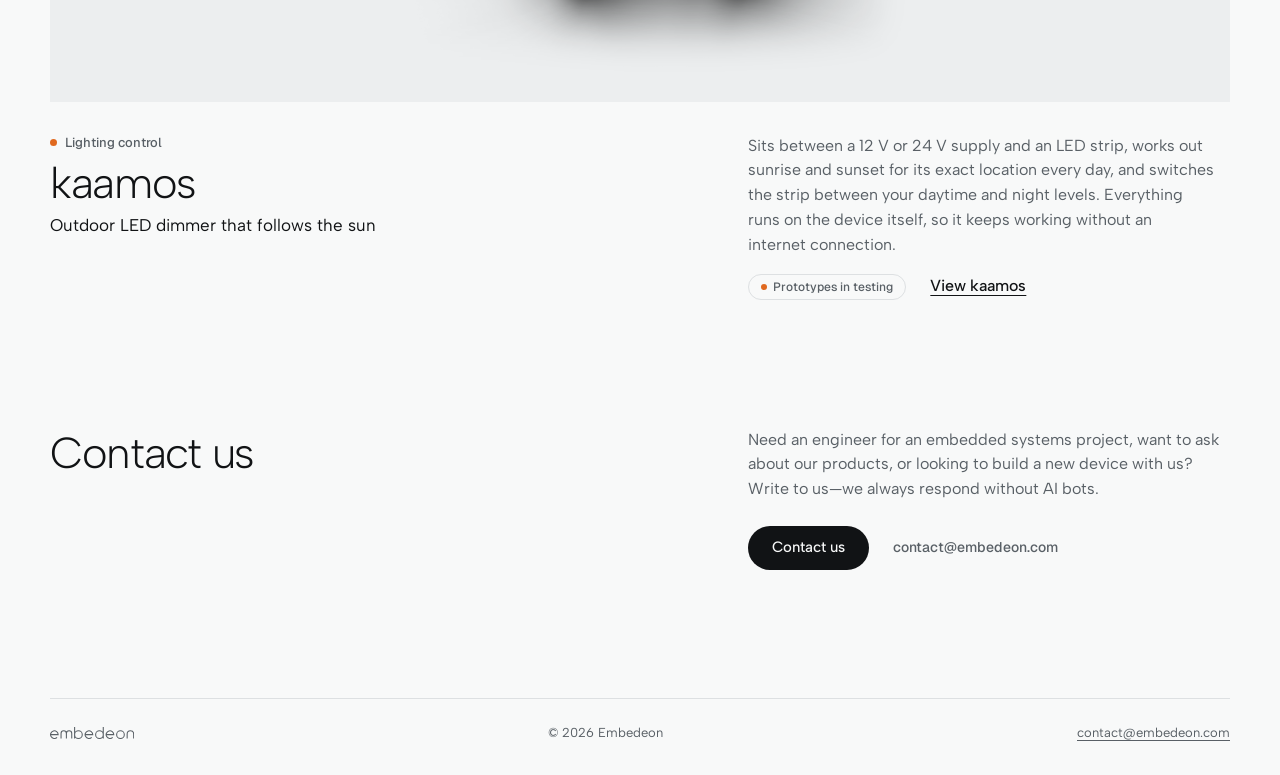
==== commit 78e05050: "Homepage copy: apply copywriting & localization guide (EN + FI) Hero, What we do and Contact section" ====
--- a/index.html
+++ b/index.html
@@ -51,17 +51,17 @@
 <header class="site-header"><div class="wrap site-header-in"><a class="brand" href="./" aria-label="Embedeon, home"><svg viewBox="-1.4 0 220.3 31.4" class="wm" aria-hidden="true" focusable="false"><path fill="currentColor" d="M0 18.6H20V21.4H0ZM18.061 28.061A11.4 11.4 0 1 1 21.4 20L18.6 20A8.6 8.6 0 1 0 16.081 26.081ZM20 20H21.4V21.4H20ZM26.1 17H28.9V30H26.1ZM40.1 17H42.9V30H40.1ZM54.1 17H56.9V30H54.1ZM26.1 17A8.4 8.4 0 0 1 42.9 17L40.1 17A5.6 5.6 0 0 0 28.9 17ZM40.1 17A8.4 8.4 0 0 1 56.9 17L54.1 17A5.6 5.6 0 0 0 42.9 17ZM61.6 0H64.4V30H61.6ZM61.6 20A11.4 11.4 0 1 1 84.4 20A11.4 11.4 0 1 1 61.6 20ZM64.4 20A8.6 8.6 0 1 0 81.6 20A8.6 8.6 0 1 0 64.4 20ZM90.5 18.6H110.5V21.4H90.5ZM108.561 28.061A11.4 11.4 0 1 1 111.9 20L109.1 20A8.6 8.6 0 1 0 106.581 26.081ZM110.5 20H111.9V21.4H110.5ZM136.6 0H139.4V30H136.6ZM116.6 20A11.4 11.4 0 1 1 139.4 20A11.4 11.4 0 1 1 116.6 20ZM119.4 20A8.6 8.6 0 1 0 136.6 20A8.6 8.6 0 1 0 119.4 20ZM145.5 18.6H165.5V21.4H145.5ZM163.561 28.061A11.4 11.4 0 1 1 166.9 20L164.1 20A8.6 8.6 0 1 0 161.581 26.081ZM165.5 20H166.9V21.4H165.5ZM171.6 20A11.4 11.4 0 1 1 194.4 20A11.4 11.4 0 1 1 171.6 20ZM174.4 20A8.6 8.6 0 1 0 191.6 20A8.6 8.6 0 1 0 174.4 20ZM199.1 18.5H201.9V30H199.1ZM216.1 18.5H218.9V30H216.1ZM199.1 18.5A9.9 9.9 0 0 1 218.9 18.5L216.1 18.5A7.1 7.1 0 0 0 201.9 18.5Z"/></svg></a><nav class="site-nav" aria-label="Site"><a class="wide" href="#services">Services</a><a href="https://products.embedeon.com/">Products</a><a href="#contact">Contact</a></nav><nav class="lang-switch" aria-label="Language"><a href="./" lang="en" hreflang="en" data-lang="en" title="English" aria-current="true">EN</a><a href="fi/" lang="fi" hreflang="fi" data-lang="fi" title="Suomi">FI</a></nav></div></header>
 <main id="main">
 <section class="wrap intro split" aria-labelledby="intro-h">
-  <h1 id="intro-h">Embedded systems, designed as a whole.</h1>
-  <div><p class="lede muted">Embedeon does research and development for embedded systems: the firmware, the electronics and the circuit board, worked out together from first prototype to a device that runs.</p></div>
+  <h1 id="intro-h">We engineer systems close to the metal.</h1>
+  <div><p class="lede muted">Professional R&amp;D for embedded software and electronics.</p></div>
 </section>
 
 <section class="wrap section" id="services" aria-labelledby="services-h">
   <div class="section-head"><h2 id="services-h">What we do</h2><p>Engineering work for your project, or for our own products.</p></div>
   <div class="features">
-    <div class="feature"><h3>Embedded firmware</h3><p>Bare-metal and RTOS firmware, board support packages and low-power design.</p></div>
-    <div class="feature"><h3>Electronics and PCB design</h3><p>Schematics, component choice and circuit board layout.</p></div>
-    <div class="feature"><h3>Hardware bring-up and prototyping</h3><p>First power-on, debugging and prototypes that work on the bench.</p></div>
-    <div class="feature"><h3>System architecture</h3><p>How hardware and firmware divide the work, settled before the details.</p></div>
+    <div class="feature"><h3>Embedded firmware</h3><p>Bare-metal &amp; RTOS implementations, alongside BSP development.</p></div>
+    <div class="feature"><h3>Electronics and PCB design</h3><p>Schematic design, careful component selection, and professional PCB layout.</p></div>
+    <div class="feature"><h3>Hardware bring-up and prototyping</h3><p>Initial power-up, thorough debugging, and reliable benchtop prototypes.</p></div>
+    <div class="feature"><h3>System architecture</h3><p>Defining the division of work between hardware and software before detailed design.</p></div>
   </div>
   <p class="util stack">C · C++ · Python · ARM · FreeRTOS · KiCad</p>
 </section>
@@ -81,8 +81,8 @@
 </section>
 
 <section class="wrap section contact" id="contact" aria-labelledby="contact-h">
-  <h2 id="contact-h">Talk to us</h2>
-  <div class="contact-body"><p>A project that needs embedded engineering, a question about a product, or something you would like us to build: write to us and a person replies.</p>
+  <h2 id="contact-h">Contact us</h2>
+  <div class="contact-body"><p>Need an engineer for an embedded systems project, want to ask about our products, or looking to build a new device with us? Write to us—we always respond without AI bots.</p>
   <p class="actions"><a class="btn" href="mailto:contact@embedeon.com">Contact us</a><span class="mail">contact@embedeon.com</span></p></div>
 </section>
 </main>
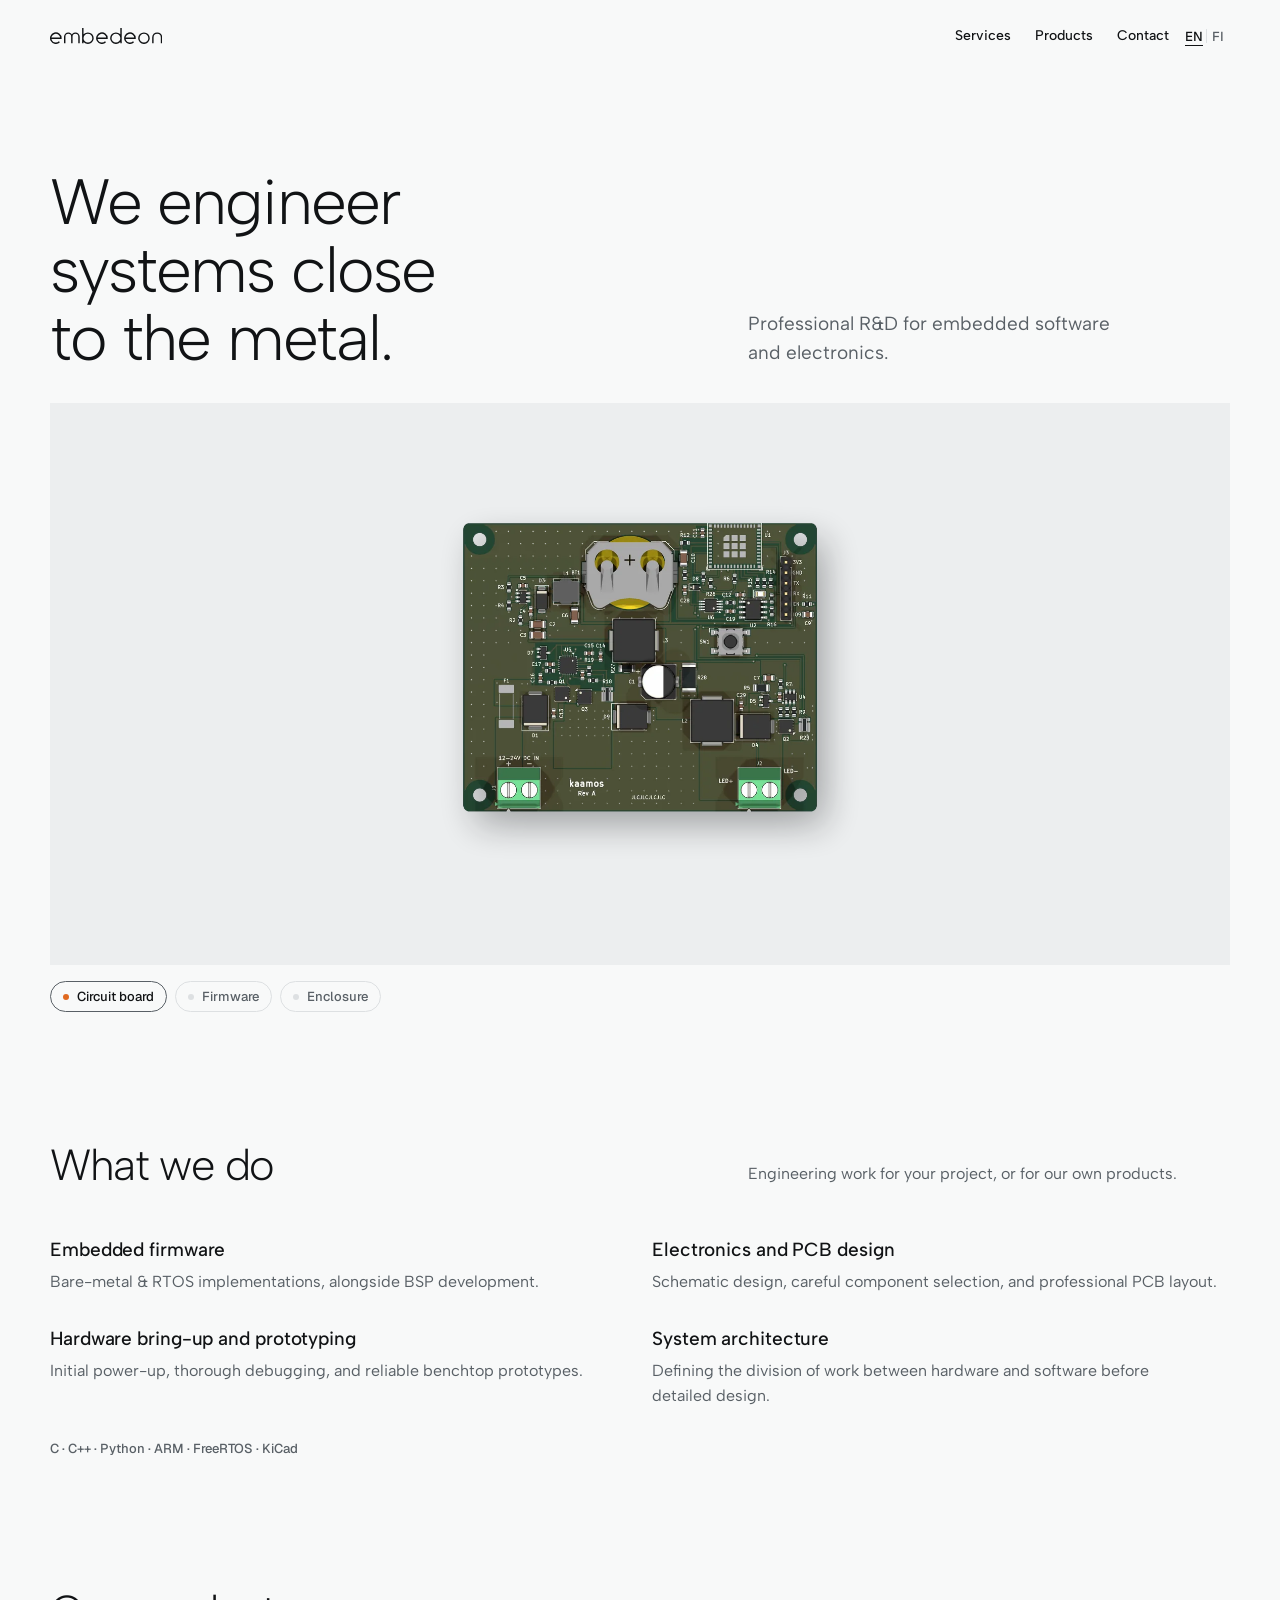
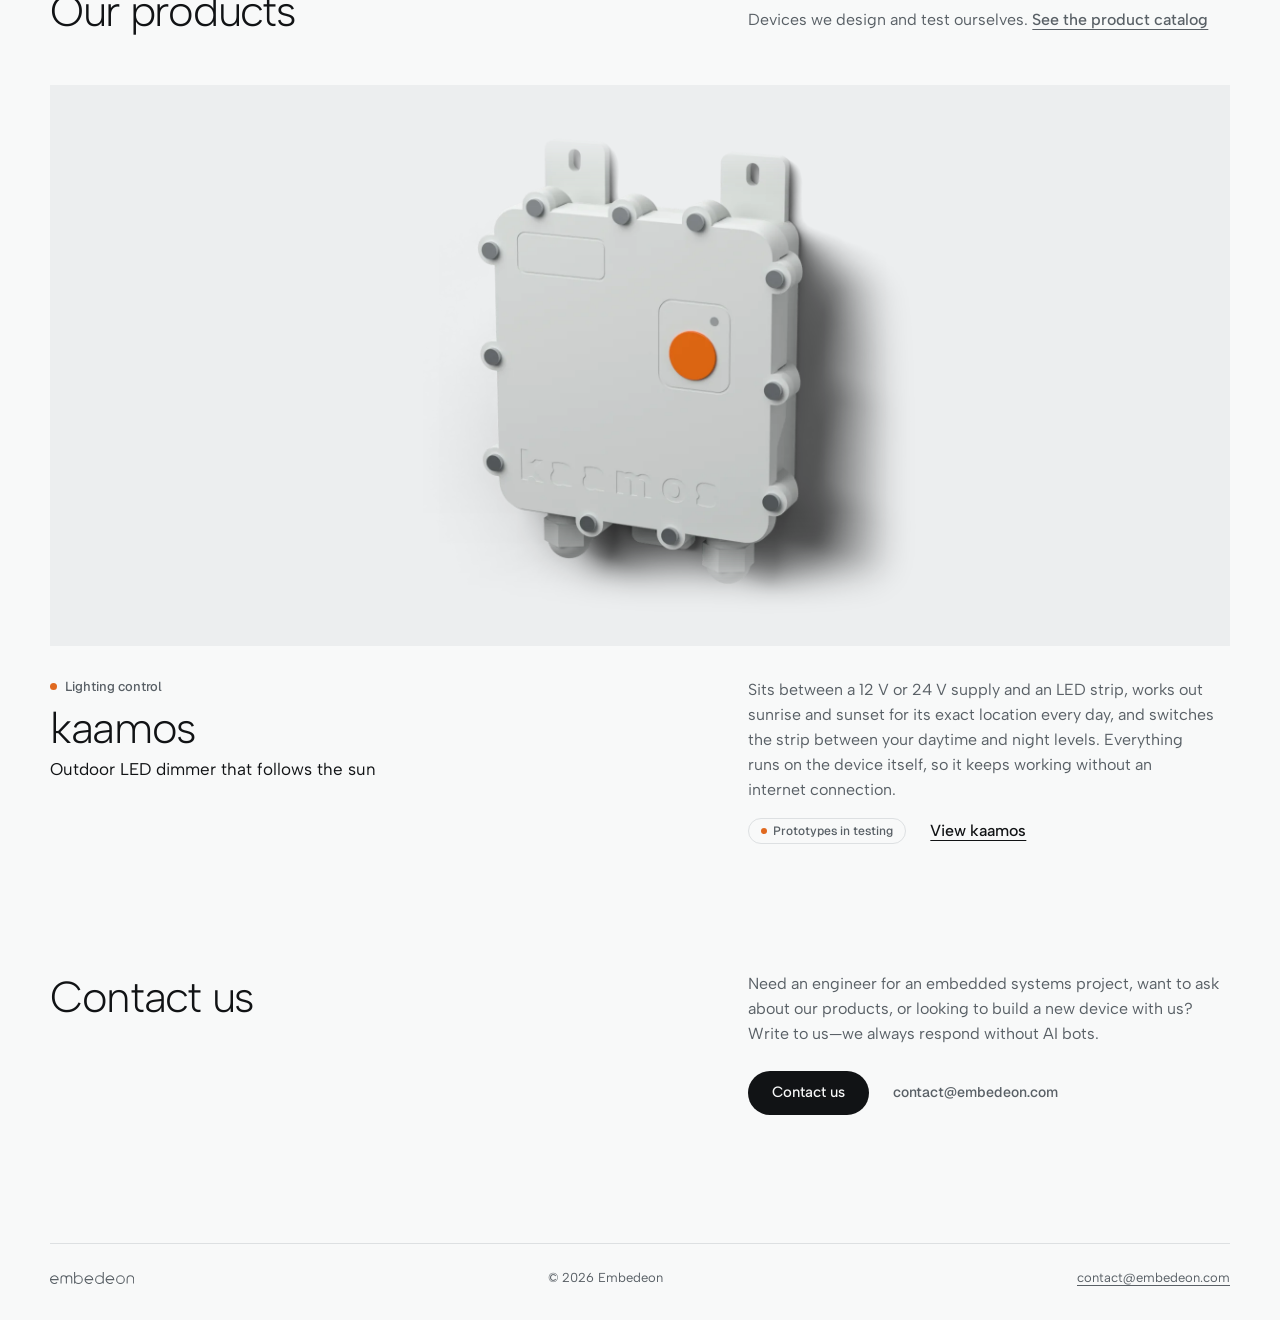
==== commit 97934cf5: "Homepage first screen: kaamos board fades into the finished device A stage under the intro opens on " ====
--- a/index.html
+++ b/index.html
@@ -37,7 +37,20 @@
 .p-kaamos { --product:#e0691f; --product-text:#a3480b; }
 @media (prefers-color-scheme: dark) { :root:not([data-theme="light"]) .p-kaamos { --product:#f07a32; --product-text:#f39a5e; } }
 :root[data-theme="dark"] .p-kaamos { --product:#f07a32; --product-text:#f39a5e; }
-@media (min-width: 900px) { .intro { padding-block: var(--s10) var(--s8); } }
+@media (min-width: 900px) { .intro { padding-block: var(--s9) var(--s7); } }
+.build { margin-top: calc(-1 * var(--s4)); }
+.build .stage > img { transition: opacity 1.2s var(--ease); }
+.build .stage .build-board { opacity: 0; }
+.build.is-board .build-board { opacity: 1; }
+.build.is-board .build-device { opacity: 0; }
+.build-ring { position: absolute; width: 9%; aspect-ratio: 1; border: 2px solid var(--product); border-radius: 50%; transform: translate(-50%, -50%) scale(.6); opacity: 0; pointer-events: none; }
+.build-ring.go { animation: build-ping 1.4s var(--ease) 2; }
+@keyframes build-ping { 0% { opacity: .9; transform: translate(-50%, -50%) scale(.6); } 100% { opacity: 0; transform: translate(-50%, -50%) scale(1.5); } }
+.build-steps { list-style: none; margin: var(--s4) 0 0; padding: 0; display: flex; flex-wrap: wrap; gap: var(--s2); }
+.build-steps li { display: inline-flex; align-items: center; gap: var(--s2); font: var(--w-medium) var(--fs-utility)/1 var(--font-utility); color: var(--text); padding: 8px 12px; border: 1px solid var(--text-muted); border-radius: 999px; transition: color .4s, border-color .4s; }
+.build-steps li::before { content: ""; width: 6px; height: 6px; border-radius: 50%; background: var(--product); transition: background .4s; }
+.build.is-board .build-steps li:not(.on) { color: var(--text-muted); border-color: var(--line); }
+.build.is-board .build-steps li:not(.on)::before { background: var(--line); }
 </style>
 <meta property="og:title" content="Embedeon">
 <meta property="og:description" content="Research and development for embedded systems: firmware, electronics and circuit boards.">
@@ -55,6 +68,37 @@
   <div><p class="lede muted">Professional R&amp;D for embedded software and electronics.</p></div>
 </section>
 
+<section class="wrap build p-kaamos" id="build" aria-label="From circuit board to finished device">
+  <div class="stage stage-wide">
+    <img class="build-board" src="img/kaamos-board.webp" alt="The kaamos circuit board seen from above" width="1160" height="1000" fetchpriority="high">
+    <img class="build-device" src="img/kaamos-front.webp" alt="The finished kaamos in its light grey housing, seen from the front" width="1160" height="1000">
+    <span class="build-ring" aria-hidden="true"></span>
+  </div>
+  <ol class="build-steps"><li>Circuit board</li><li>Firmware</li><li>Enclosure</li></ol>
+</section>
+<script>
+// First screen: the kaamos board fades into the finished device while the steps light up. Plays once.
+// Without JavaScript, or with reduced motion, the page simply shows the device and all three steps.
+(function () {
+  var root = document.getElementById("build");
+  if (!root || (window.matchMedia && window.matchMedia("(prefers-reduced-motion: reduce)").matches)) return;
+  var board = root.querySelector(".build-board"), ring = root.querySelector(".build-ring"), steps = root.querySelectorAll(".build-steps li");
+  root.classList.add("is-board");
+  function placeRing() {  // over the ESP32 module, at 66.2 % / 21.8 % of the 1160 x 1000 render
+    var w = board.clientWidth, h = board.clientHeight, r = 1160 / 1000;
+    var cw = Math.min(w, h * r), ch = cw / r;
+    ring.style.left = (board.offsetLeft + (w - cw) / 2 + cw * .662) + "px";
+    ring.style.top = (board.offsetTop + (h - ch) / 2 + ch * .218) + "px";
+  }
+  function play() {
+    setTimeout(function () { steps[0].classList.add("on"); }, 400);
+    setTimeout(function () { steps[1].classList.add("on"); placeRing(); ring.classList.add("go"); }, 1800);
+    setTimeout(function () { steps[2].classList.add("on"); root.classList.remove("is-board"); }, 4400);
+  }
+  if (board.complete) play(); else { board.addEventListener("load", play); board.addEventListener("error", function () { root.classList.remove("is-board"); }); }
+})();
+</script>
+
 <section class="wrap section" id="services" aria-labelledby="services-h">
   <div class="section-head"><h2 id="services-h">What we do</h2><p>Engineering work for your project, or for our own products.</p></div>
   <div class="features">
@@ -70,7 +114,7 @@
   <div class="section-head"><h2 id="products-h">Our products</h2><p>Devices we design and test ourselves. <a class="link" href="https://products.embedeon.com/">See the product catalog</a></p></div>
   <div class="products single">
   <article class="product-item p-kaamos" aria-labelledby="kaamos-name">
-    <a class="stage stage-wide" href="https://products.embedeon.com/kaamos/" tabindex="-1" aria-hidden="true"><img src="img/kaamos-front.webp" alt="" loading="lazy"></a>
+    <a class="stage stage-wide" href="https://products.embedeon.com/kaamos/" tabindex="-1" aria-hidden="true"><img src="img/kaamos-three.webp" alt="" loading="lazy"></a>
     <div class="product-item-body">
       <div><p class="util"><span class="dot"></span>Lighting control</p><h3 class="product-name" id="kaamos-name">kaamos</h3><p class="product-tag">Outdoor LED dimmer that follows the sun</p></div>
       <div><p class="product-sum">Sits between a 12 V or 24 V supply and an LED strip, works out sunrise and sunset for its exact location every day, and switches the strip between your daytime and night levels. Everything runs on the device itself, so it keeps working without an internet connection.</p>
